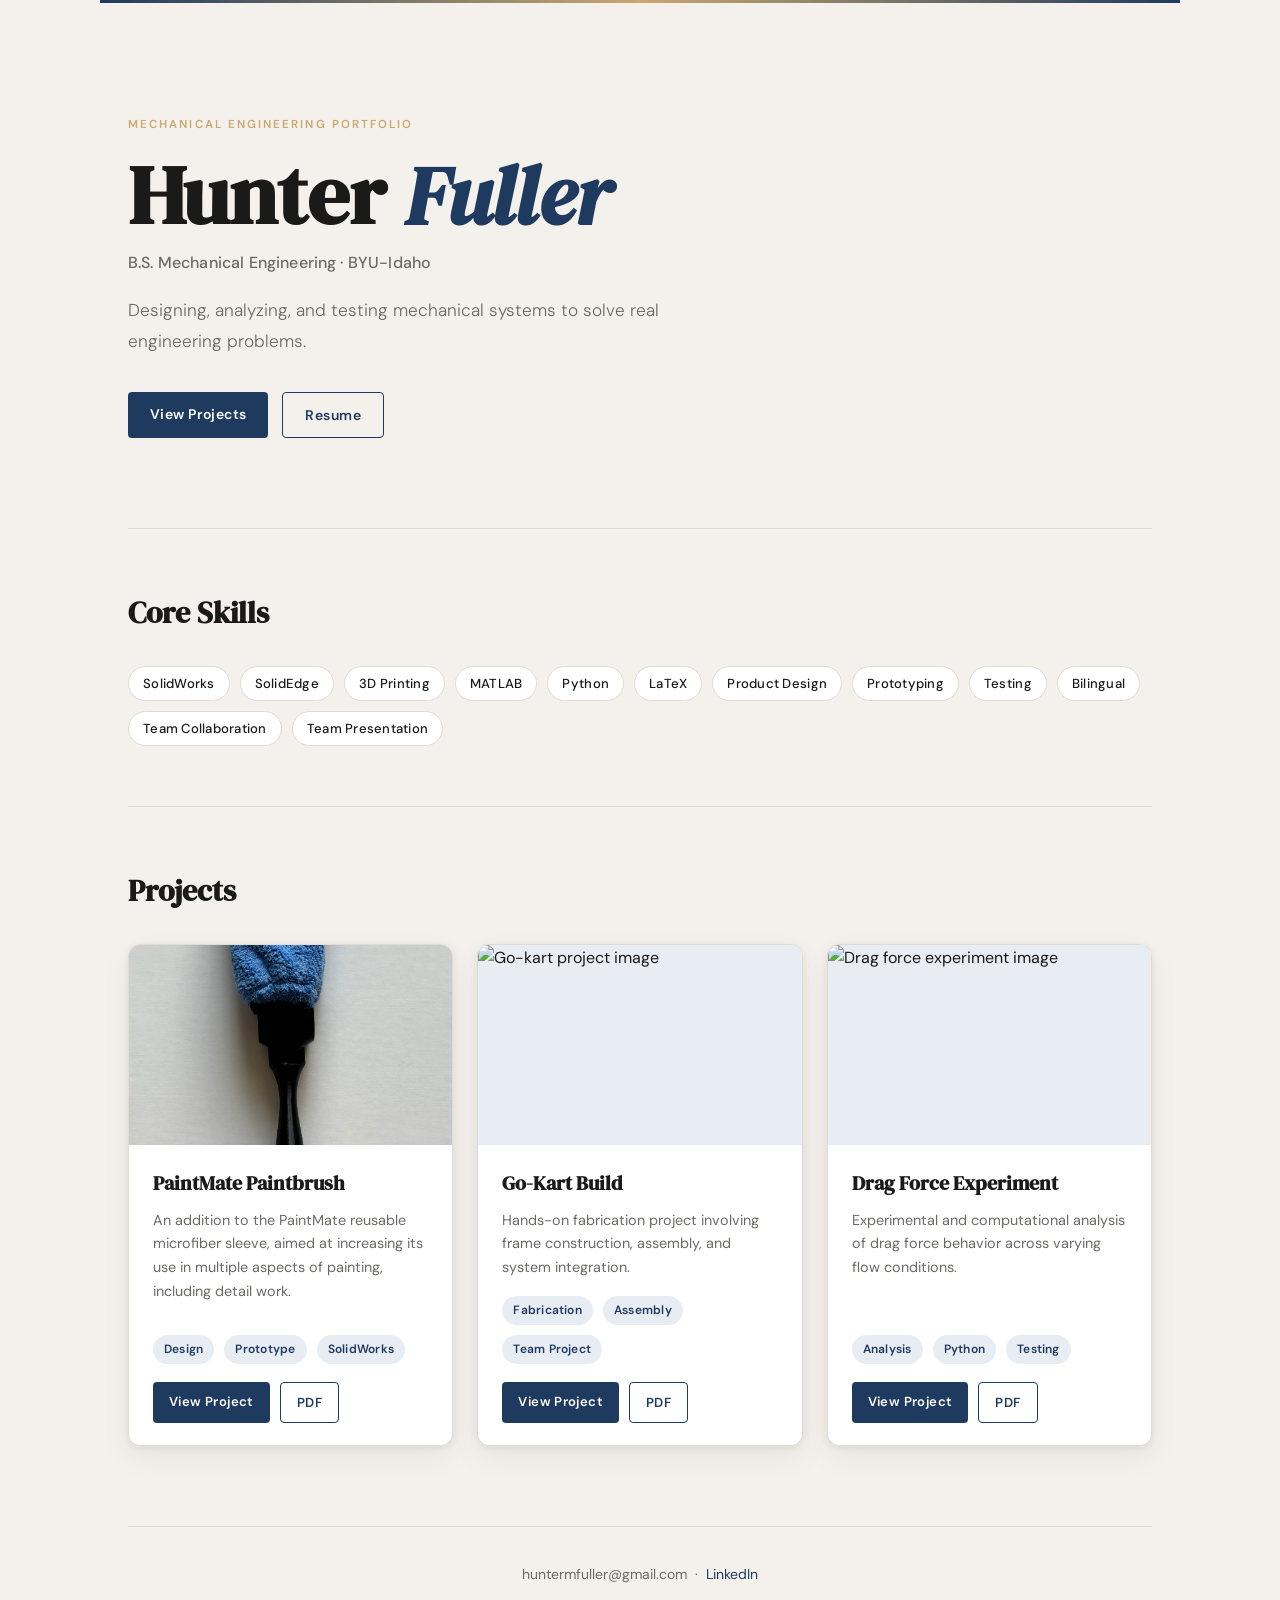
==== index.html @ ed977832 "Update index.html revamp" ====
<!DOCTYPE html>
<html lang="en">
<head>
  <meta charset="UTF-8" />
  <meta name="viewport" content="width=device-width, initial-scale=1.0" />
  <title>Hunter Fuller | Mechanical Engineering Portfolio</title>
  <link rel="stylesheet" href="style.css" />
</head>
<body>
  <div class="container">

    <header class="hero">
      <span class="hero-eyebrow">Mechanical Engineering Portfolio</span>
      <h1>Hunter <em>Fuller</em></h1>
      <p class="subtitle">B.S. Mechanical Engineering · BYU-Idaho</p>
      <p class="intro">
        Designing, analyzing, and testing mechanical systems to solve real engineering problems.
      </p>
      <div class="hero-buttons">
        <a class="button" href="#projects">View Projects</a>
        <a class="button button-outline" href="pdfs/resume.pdf" target="_blank">Resume</a>
      </div>
    </header>

    <hr class="section-divider" />

    <section class="skills">
      <h2>Core Skills</h2>
      <!-- Add or remove <span> tags here to update your skills list -->
      <div class="tags">
        <span>SolidWorks</span>
        <span>SolidEdge</span>
        <span>3D Printing</span>
        <span>MATLAB</span>
        <span>Python</span>
        <span>LaTeX</span>
        <span>Product Design</span>
        <span>Prototyping</span>
        <span>Testing</span>
        <span>Bilingual</span>
        <span>Team Collaboration</span>
        <span>Team Presentation</span>
      </div>
    </section>

    <hr class="section-divider" />

    <section id="projects">
      <h2>Projects</h2>
      <div class="project-grid">

        <!-- ═══════════════════════════════════════════════════
             PROJECT CARD — Copy this whole block to add a new project.
             Checklist for each new card:
               1. src="images/YOUR_IMAGE.jpg"        → upload image to /images/
               2. alt="..."                           → describe the image
               3. <h3>Project Title</h3>
               4. <p>Short description...</p>
               5. Add/remove <span> tags for skills
               6. href="projects/YOUR_PAGE.html"     → create page in /projects/
               7. href="pdfs/YOUR_FILE.pdf"           → upload PDF to /pdfs/
        ═══════════════════════════════════════════════════ -->

        <!-- PROJECT: PaintMate Paintbrush -->
        <div class="card">
          <img class="card-image" src="images/PaintMatePaintBrush.jpeg" alt="PaintMate Paintbrush project image">
          <div class="card-body">
            <h3>PaintMate Paintbrush</h3>
            <p>An addition to the PaintMate reusable microfiber sleeve, aimed at increasing its use in multiple aspects of painting, including detail work.</p>
            <div class="tags small-tags">
              <span>Design</span>
              <span>Prototype</span>
              <span>SolidWorks</span>
            </div>
            <div class="card-buttons">
              <a class="button" href="projects/PaintMatePaintbrush.html">View Project</a>
              <a class="button button-outline" href="pdfs/PaintMatePaintbrush.pdf" target="_blank">PDF</a>
            </div>
          </div>
        </div>

        <!-- PROJECT: Go-Kart Build -->
        <div class="card">
          <img class="card-image" src="images/gokart.jpg" alt="Go-kart project image">
          <div class="card-body">
            <h3>Go-Kart Build</h3>
            <p>Hands-on fabrication project involving frame construction, assembly, and system integration.</p>
            <div class="tags small-tags">
              <span>Fabrication</span>
              <span>Assembly</span>
              <span>Team Project</span>
            </div>
            <div class="card-buttons">
              <a class="button" href="projects/gokart.html">View Project</a>
              <a class="button button-outline" href="pdfs/gokart.pdf" target="_blank">PDF</a>
            </div>
          </div>
        </div>

        <!-- PROJECT: Drag Force Experiment -->
        <div class="card">
          <img class="card-image" src="images/draglab.jpg" alt="Drag force experiment image">
          <div class="card-body">
            <h3>Drag Force Experiment</h3>
            <p>Experimental and computational analysis of drag force behavior across varying flow conditions.</p>
            <div class="tags small-tags">
              <span>Analysis</span>
              <span>Python</span>
              <span>Testing</span>
            </div>
            <div class="card-buttons">
              <a class="button" href="projects/drag.html">View Project</a>
              <a class="button button-outline" href="pdfs/drag.pdf" target="_blank">PDF</a>
            </div>
          </div>
        </div>

        <!-- ADD NEW PROJECTS ABOVE THIS LINE -->

      </div>
    </section>

    <footer>
      <p>
        huntermfuller@gmail.com &nbsp;·&nbsp;
        <a href="https://www.linkedin.com/in/hunterfuller/" target="_blank">LinkedIn</a>
      </p>
    </footer>

  </div>
</body>
</html>
---- style.css ----
@import url('https://fonts.googleapis.com/css2?family=DM+Serif+Display:ital@0;1&family=DM+Sans:wght@300;400;500;600&display=swap');

:root {
  --bg: #f4f1ec;
  --surface: #ffffff;
  --ink: #1a1a18;
  --ink-muted: #6b6b63;
  --accent: #1f3a5f;
  --accent-light: #e8edf4;
  --accent-warm: #c8a96e;
  --border: #e0dcd4;
  --radius: 4px;
  --radius-lg: 12px;
  --shadow: 0 2px 8px rgba(26,26,24,0.07), 0 12px 32px rgba(26,26,24,0.05);
  --shadow-hover: 0 4px 16px rgba(26,26,24,0.10), 0 20px 48px rgba(26,26,24,0.09);
}

*, *::before, *::after {
  box-sizing: border-box;
  margin: 0;
  padding: 0;
}

html {
  scroll-behavior: smooth;
}

body {
  font-family: 'DM Sans', sans-serif;
  background-color: var(--bg);
  color: var(--ink);
  font-size: 16px;
  line-height: 1.6;
  -webkit-font-smoothing: antialiased;
}

/* ── LAYOUT ─────────────────────────────── */

.container {
  max-width: 1080px;
  margin: 0 auto;
  padding: 0 28px;
}

/* ── HERO ────────────────────────────────── */

.hero {
  padding: 110px 0 90px;
  position: relative;
}

.hero::before {
  content: '';
  position: absolute;
  top: 0; left: -28px; right: -28px;
  height: 3px;
  background: linear-gradient(90deg, var(--accent), var(--accent-warm), var(--accent));
}

.hero-eyebrow {
  display: inline-block;
  font-size: 0.72rem;
  font-weight: 600;
  letter-spacing: 0.18em;
  text-transform: uppercase;
  color: var(--accent-warm);
  margin-bottom: 18px;
}

.hero h1 {
  font-family: 'DM Serif Display', serif;
  font-size: clamp(3rem, 7vw, 5.2rem);
  line-height: 1.05;
  color: var(--ink);
  margin-bottom: 10px;
}

.hero h1 em {
  font-style: italic;
  color: var(--accent);
}

.subtitle {
  font-size: 1rem;
  font-weight: 500;
  color: var(--ink-muted);
  margin-bottom: 20px;
  letter-spacing: 0.01em;
}

.intro {
  max-width: 540px;
  font-size: 1.08rem;
  color: var(--ink-muted);
  font-weight: 300;
  line-height: 1.75;
  margin-bottom: 36px;
}

.hero-buttons {
  display: flex;
  gap: 14px;
  flex-wrap: wrap;
}

/* ── BUTTONS ─────────────────────────────── */

.button {
  display: inline-block;
  font-family: 'DM Sans', sans-serif;
  font-size: 0.875rem;
  font-weight: 600;
  letter-spacing: 0.03em;
  padding: 11px 22px;
  border-radius: var(--radius);
  text-decoration: none;
  transition: all 0.2s ease;
  cursor: pointer;
}

.button:not(.button-outline) {
  background: var(--accent);
  color: #fff;
}

.button:not(.button-outline):hover {
  background: #162c4a;
  transform: translateY(-1px);
  box-shadow: 0 6px 20px rgba(31,58,95,0.28);
}

.button-outline {
  background: transparent;
  color: var(--accent);
  border: 1.5px solid var(--accent);
}

.button-outline:hover {
  background: var(--accent-light);
  transform: translateY(-1px);
}

/* ── DIVIDER ─────────────────────────────── */

.section-divider {
  border: none;
  border-top: 1px solid var(--border);
  margin: 0;
}

/* ── SKILLS ──────────────────────────────── */

.skills {
  padding: 60px 0;
}

.skills h2,
#projects h2 {
  font-family: 'DM Serif Display', serif;
  font-size: 1.9rem;
  color: var(--ink);
  margin-bottom: 28px;
}

.tags {
  display: flex;
  flex-wrap: wrap;
  gap: 10px;
}

.tags span {
  background: var(--surface);
  border: 1px solid var(--border);
  color: var(--ink);
  font-size: 0.82rem;
  font-weight: 500;
  padding: 6px 14px;
  border-radius: 100px;
  letter-spacing: 0.02em;
}

/* ── PROJECTS ────────────────────────────── */

#projects {
  padding: 60px 0 80px;
}

.project-grid {
  display: grid;
  grid-template-columns: repeat(auto-fit, minmax(290px, 1fr));
  gap: 24px;
}

/* ── CARD ────────────────────────────────── */

.card {
  background: var(--surface);
  border-radius: var(--radius-lg);
  overflow: hidden;
  box-shadow: var(--shadow);
  display: flex;
  flex-direction: column;
  transition: transform 0.25s ease, box-shadow 0.25s ease;
  border: 1px solid var(--border);
}

.card:hover {
  transform: translateY(-4px);
  box-shadow: var(--shadow-hover);
}

.card-image {
  width: 100%;
  height: 200px;
  object-fit: cover;
  display: block;
  background: var(--accent-light);
}

.card-body {
  padding: 22px 24px;
  display: flex;
  flex-direction: column;
  flex: 1;
}

.card-body h3 {
  font-family: 'DM Serif Display', serif;
  font-size: 1.25rem;
  margin-bottom: 10px;
  color: var(--ink);
}

.card-body p {
  font-size: 0.9rem;
  color: var(--ink-muted);
  line-height: 1.65;
  flex: 1;
  margin-bottom: 16px;
}

.small-tags {
  margin-bottom: 18px;
}

.small-tags span {
  font-size: 0.75rem;
  padding: 4px 10px;
  background: var(--accent-light);
  border-color: transparent;
  color: var(--accent);
  font-weight: 600;
}

.card-buttons {
  display: flex;
  gap: 10px;
  flex-wrap: wrap;
}

.card-buttons .button {
  font-size: 0.82rem;
  padding: 9px 16px;
}

/* ── FOOTER ──────────────────────────────── */

footer {
  border-top: 1px solid var(--border);
  padding: 36px 0;
  text-align: center;
  color: var(--ink-muted);
  font-size: 0.875rem;
}

footer a {
  color: var(--accent);
  text-decoration: none;
}

footer a:hover {
  text-decoration: underline;
}

/* ── ANIMATIONS ──────────────────────────── */

@keyframes fadeUp {
  from { opacity: 0; transform: translateY(24px); }
  to   { opacity: 1; transform: translateY(0); }
}

.hero h1       { animation: fadeUp 0.6s ease both; }
.hero .subtitle{ animation: fadeUp 0.6s 0.1s ease both; }
.hero .intro   { animation: fadeUp 0.6s 0.2s ease both; }
.hero-buttons  { animation: fadeUp 0.6s 0.3s ease both; }

/* ── RESPONSIVE ──────────────────────────── */

@media (max-width: 600px) {
  .hero { padding: 70px 0 60px; }
  .hero h1 { font-size: 2.6rem; }
  .project-grid { grid-template-columns: 1fr; }
}
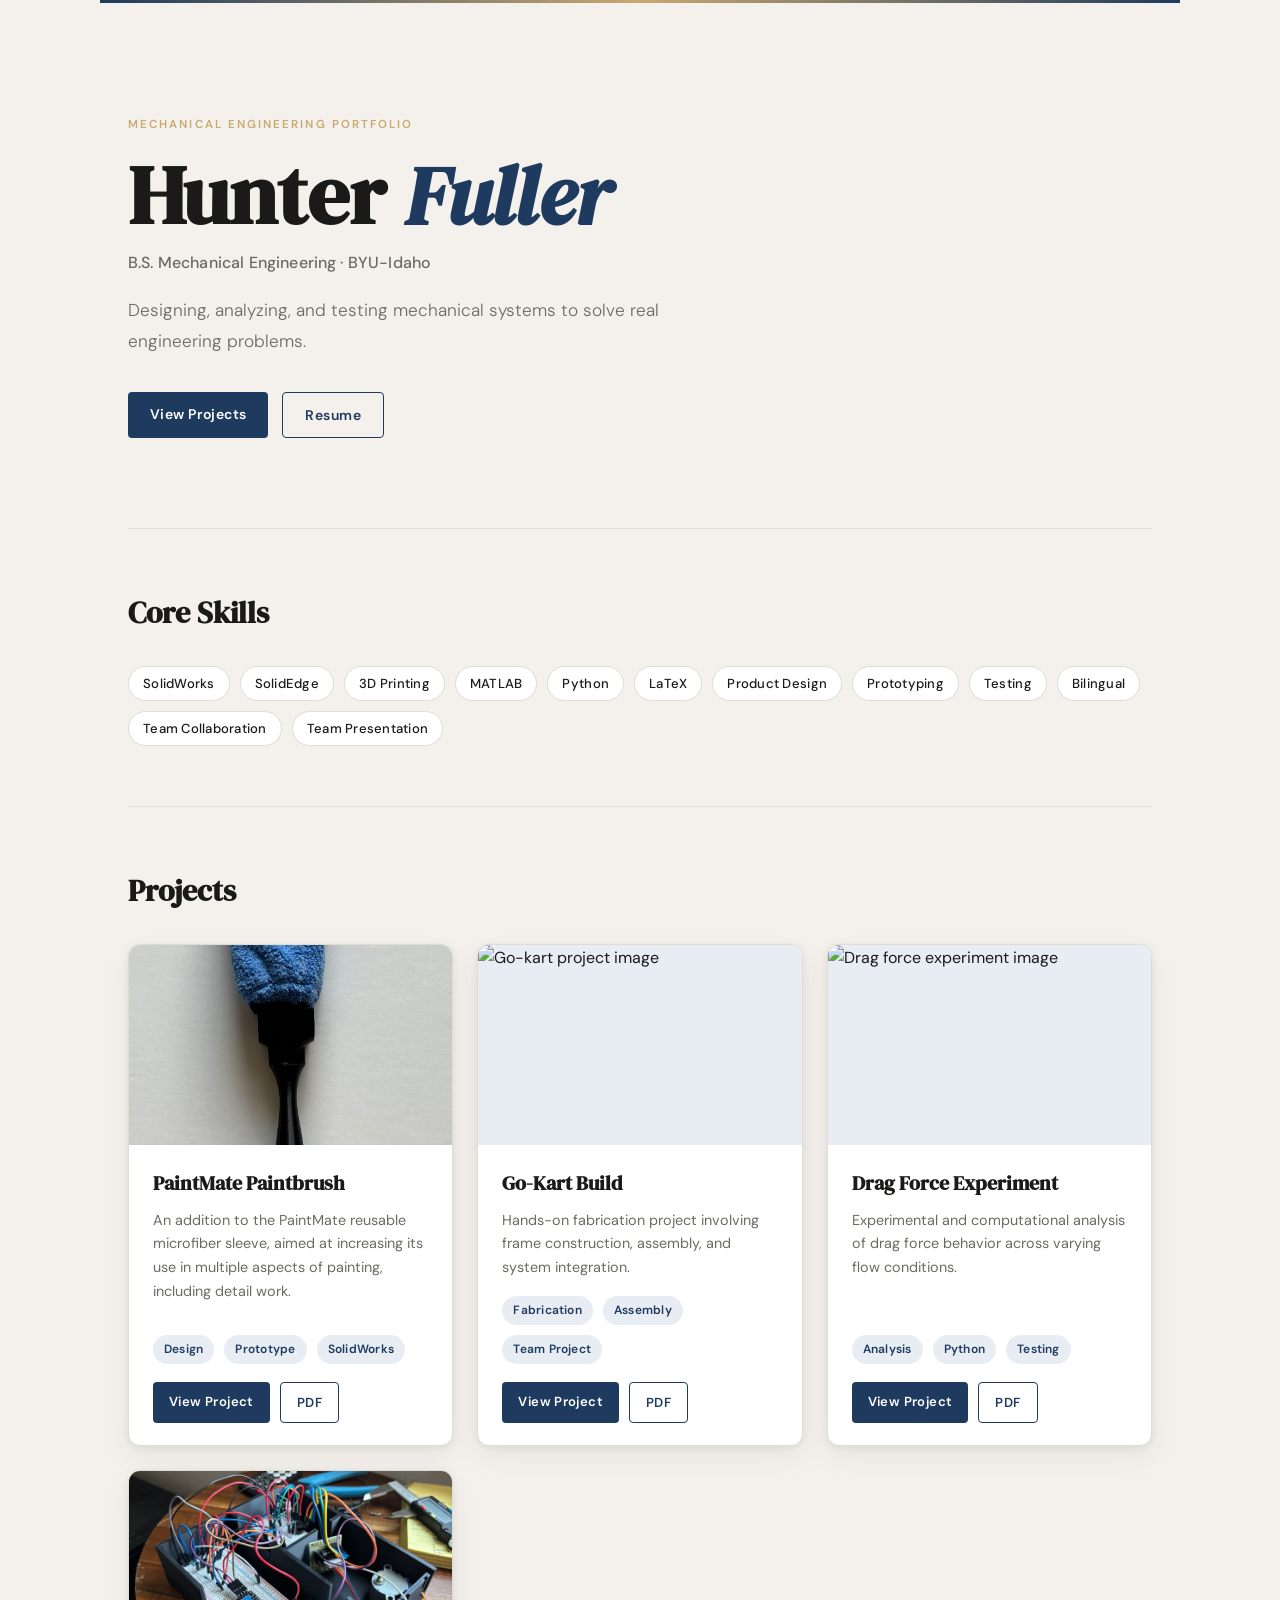
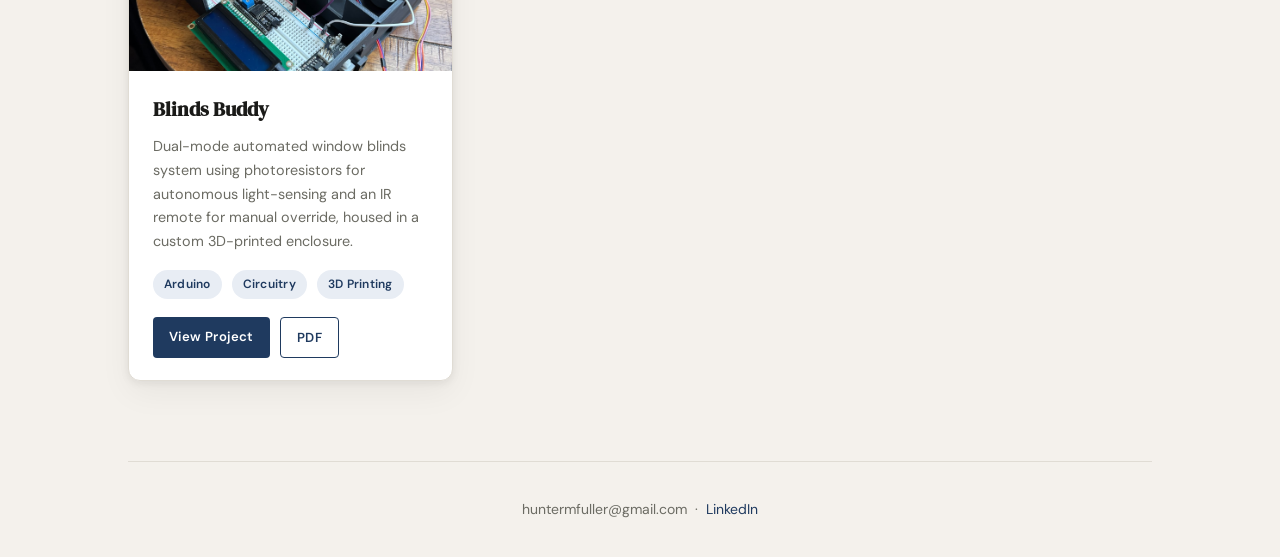
==== commit 3c1a4865: "Update index.html with blindsbuddy" ====
--- a/index.html
+++ b/index.html
@@ -115,6 +115,24 @@
           </div>
         </div>
 
+        <!-- PROJECT: Blinds Buddy -->
+<div class="card">
+  <img class="card-image" src="images/IMG_4825.jpeg" alt="Dual-mode automated window blinds control system">
+  <div class="card-body">
+    <h3>Blinds Buddy</h3>
+    <p>Dual-mode automated window blinds system using photoresistors for autonomous light-sensing and an IR remote for manual override, housed in a custom 3D-printed enclosure.</p>
+    <div class="tags small-tags">
+      <span>Arduino</span>
+      <span>Circuitry</span>
+      <span>3D Printing</span>
+    </div>
+    <div class="card-buttons">
+      <a class="button" href="projects/BlindsBuddy.html">View Project</a>
+      <a class="button button-outline" href="pdfs/BlindsBuddy.pdf" target="_blank">PDF</a>
+    </div>
+  </div>
+</div>
+
         <!-- ADD NEW PROJECTS ABOVE THIS LINE -->
 
       </div>
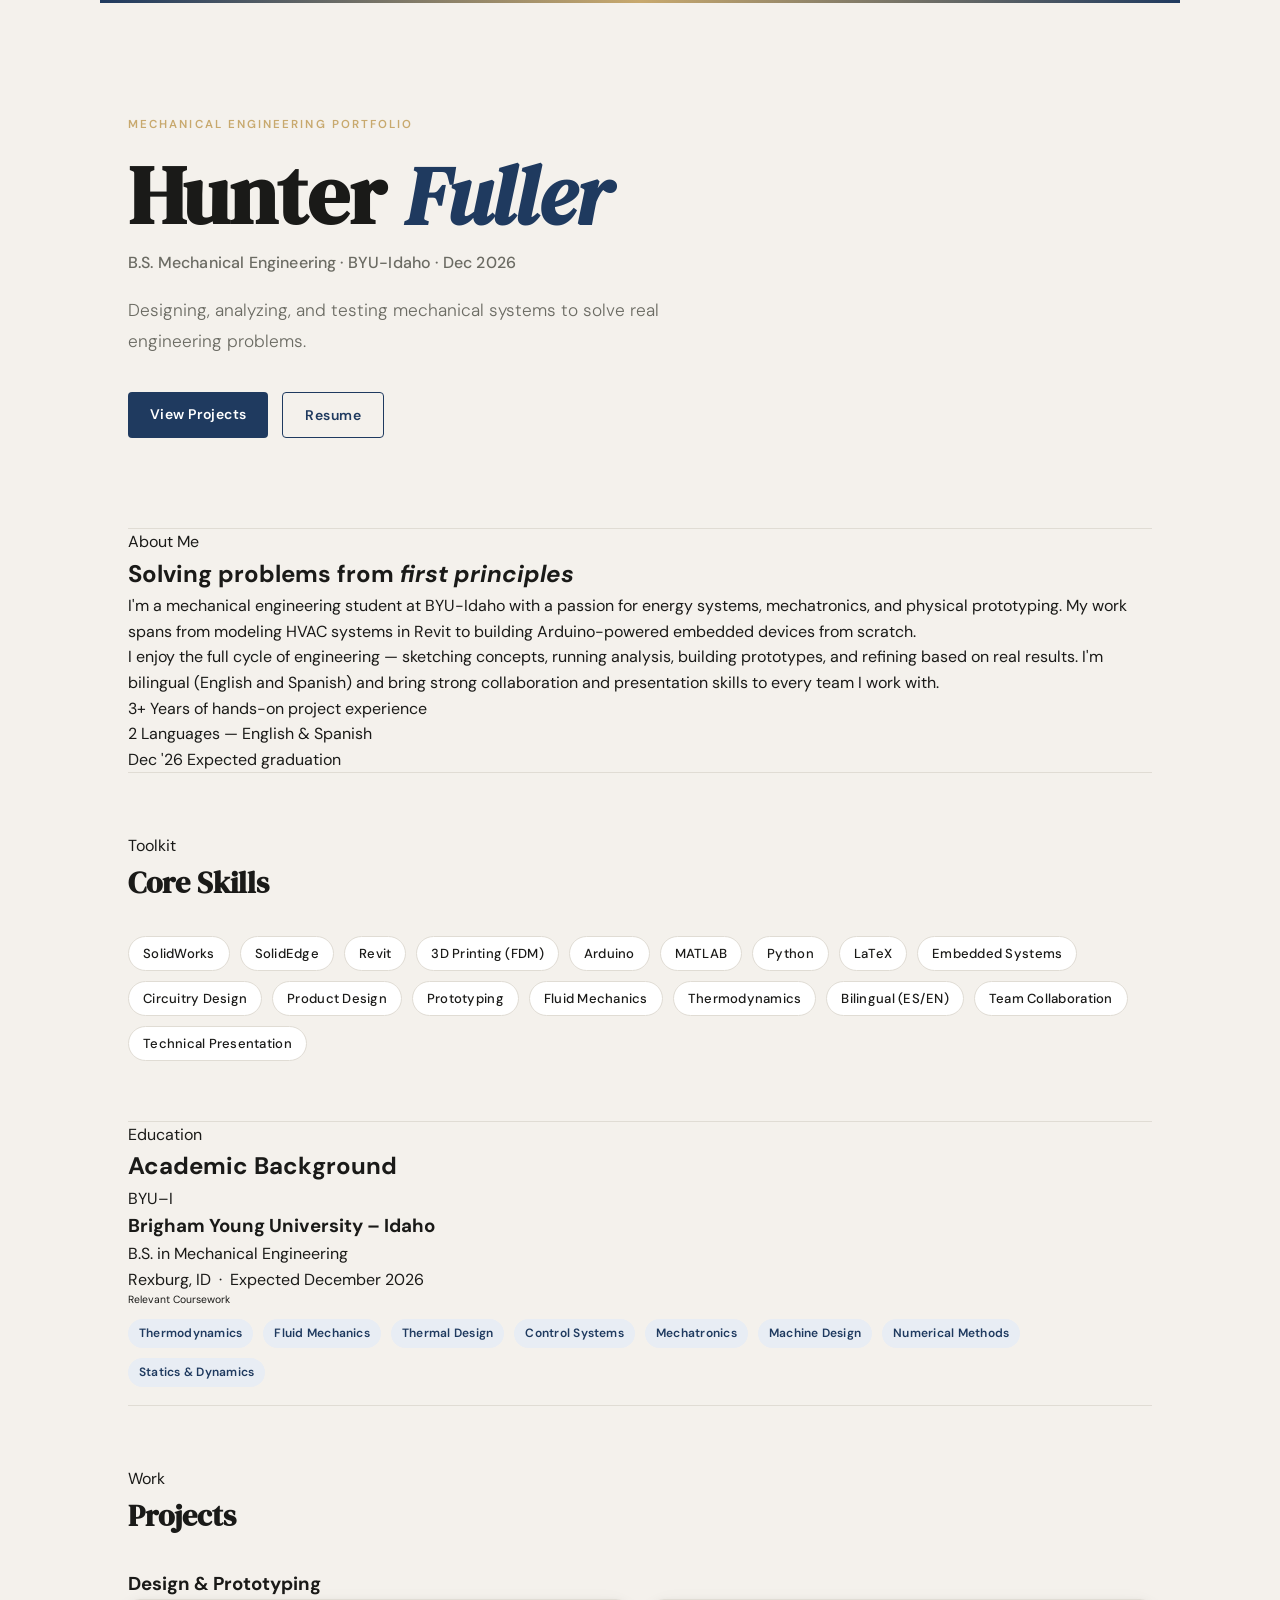
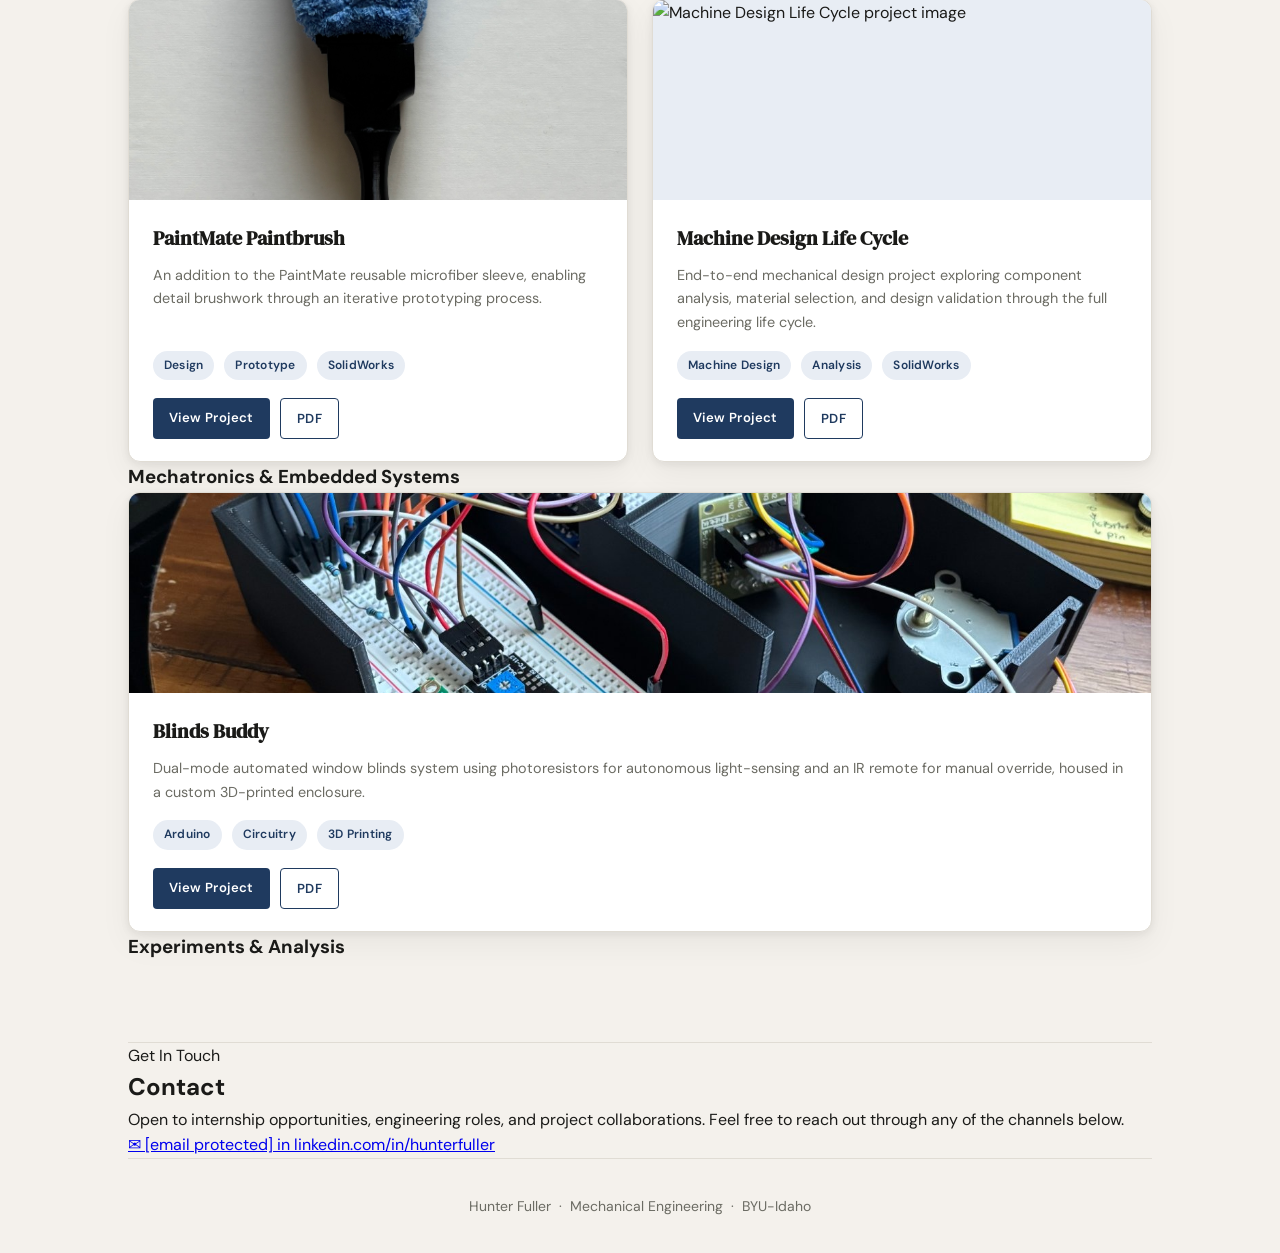
==== commit 4315805e: "Update index.html revamp again" ====
--- a/index.html
+++ b/index.html
@@ -9,10 +9,11 @@
 <body>
   <div class="container">
 
+    <!-- ── HERO ──────────────────────────────────────────────── -->
     <header class="hero">
       <span class="hero-eyebrow">Mechanical Engineering Portfolio</span>
       <h1>Hunter <em>Fuller</em></h1>
-      <p class="subtitle">B.S. Mechanical Engineering · BYU-Idaho</p>
+      <p class="subtitle">B.S. Mechanical Engineering · BYU-Idaho · Dec 2026</p>
       <p class="intro">
         Designing, analyzing, and testing mechanical systems to solve real engineering problems.
       </p>
@@ -24,127 +25,230 @@
 
     <hr class="section-divider" />
 
+    <!-- ── ABOUT ME ───────────────────────────────────────────── -->
+    <section id="about" class="about">
+      <div class="about-grid">
+        <div class="about-text">
+          <span class="section-eyebrow">About Me</span>
+          <h2>Solving problems from <em>first principles</em></h2>
+          <p>
+            I'm a mechanical engineering student at BYU-Idaho with a passion for energy systems,
+            mechatronics, and physical prototyping. My work spans from modeling HVAC systems in Revit
+            to building Arduino-powered embedded devices from scratch.
+          </p>
+          <p>
+            I enjoy the full cycle of engineering — sketching concepts, running analysis, building
+            prototypes, and refining based on real results. I'm bilingual (English and Spanish) and
+            bring strong collaboration and presentation skills to every team I work with.
+          </p>
+        </div>
+        <div class="about-stats">
+          <div class="stat-block">
+            <span class="stat-number">3+</span>
+            <span class="stat-label">Years of hands-on project experience</span>
+          </div>
+          <div class="stat-block">
+            <span class="stat-number">2</span>
+            <span class="stat-label">Languages — English &amp; Spanish</span>
+          </div>
+          <div class="stat-block">
+            <span class="stat-number">Dec '26</span>
+            <span class="stat-label">Expected graduation</span>
+          </div>
+        </div>
+      </div>
+    </section>
+
+    <hr class="section-divider" />
+
+    <!-- ── SKILLS ─────────────────────────────────────────────── -->
     <section class="skills">
+      <span class="section-eyebrow">Toolkit</span>
       <h2>Core Skills</h2>
-      <!-- Add or remove <span> tags here to update your skills list -->
       <div class="tags">
         <span>SolidWorks</span>
         <span>SolidEdge</span>
-        <span>3D Printing</span>
+        <span>Revit</span>
+        <span>3D Printing (FDM)</span>
+        <span>Arduino</span>
         <span>MATLAB</span>
         <span>Python</span>
         <span>LaTeX</span>
+        <span>Embedded Systems</span>
+        <span>Circuitry Design</span>
         <span>Product Design</span>
         <span>Prototyping</span>
-        <span>Testing</span>
-        <span>Bilingual</span>
+        <span>Fluid Mechanics</span>
+        <span>Thermodynamics</span>
+        <span>Bilingual (ES/EN)</span>
         <span>Team Collaboration</span>
-        <span>Team Presentation</span>
-      </div>
-    </section>
-
-    <hr class="section-divider" />
-
+        <span>Technical Presentation</span>
+      </div>
+    </section>
+
+    <hr class="section-divider" />
+
+    <!-- ── EDUCATION ──────────────────────────────────────────── -->
+    <section id="education" class="education">
+      <span class="section-eyebrow">Education</span>
+      <h2>Academic Background</h2>
+      <div class="edu-card">
+        <div class="edu-left">
+          <div class="edu-logo">BYU<span>–I</span></div>
+        </div>
+        <div class="edu-right">
+          <h3>Brigham Young University – Idaho</h3>
+          <p class="edu-degree">B.S. in Mechanical Engineering</p>
+          <p class="edu-meta">Rexburg, ID &nbsp;·&nbsp; Expected December 2026</p>
+          <div class="edu-courses">
+            <span class="section-eyebrow" style="font-size:0.65rem; margin-bottom: 10px; display:block;">Relevant Coursework</span>
+            <div class="tags small-tags">
+              <span>Thermodynamics</span>
+              <span>Fluid Mechanics</span>
+              <span>Thermal Design</span>
+              <span>Control Systems</span>
+              <span>Mechatronics</span>
+              <span>Machine Design</span>
+              <span>Numerical Methods</span>
+              <span>Statics &amp; Dynamics</span>
+            </div>
+          </div>
+        </div>
+      </div>
+    </section>
+
+    <hr class="section-divider" />
+
+    <!-- ── PROJECTS ───────────────────────────────────────────── -->
     <section id="projects">
+      <span class="section-eyebrow">Work</span>
       <h2>Projects</h2>
-      <div class="project-grid">
-
-        <!-- ═══════════════════════════════════════════════════
-             PROJECT CARD — Copy this whole block to add a new project.
-             Checklist for each new card:
-               1. src="images/YOUR_IMAGE.jpg"        → upload image to /images/
-               2. alt="..."                           → describe the image
-               3. <h3>Project Title</h3>
-               4. <p>Short description...</p>
-               5. Add/remove <span> tags for skills
-               6. href="projects/YOUR_PAGE.html"     → create page in /projects/
-               7. href="pdfs/YOUR_FILE.pdf"           → upload PDF to /pdfs/
-        ═══════════════════════════════════════════════════ -->
-
-        <!-- PROJECT: PaintMate Paintbrush -->
-        <div class="card">
-          <img class="card-image" src="images/PaintMatePaintBrush.jpeg" alt="PaintMate Paintbrush project image">
-          <div class="card-body">
-            <h3>PaintMate Paintbrush</h3>
-            <p>An addition to the PaintMate reusable microfiber sleeve, aimed at increasing its use in multiple aspects of painting, including detail work.</p>
-            <div class="tags small-tags">
-              <span>Design</span>
-              <span>Prototype</span>
-              <span>SolidWorks</span>
-            </div>
-            <div class="card-buttons">
-              <a class="button" href="projects/PaintMatePaintbrush.html">View Project</a>
-              <a class="button button-outline" href="pdfs/PaintMatePaintbrush.pdf" target="_blank">PDF</a>
-            </div>
-          </div>
-        </div>
-
-        <!-- PROJECT: Go-Kart Build -->
-        <div class="card">
-          <img class="card-image" src="images/gokart.jpg" alt="Go-kart project image">
-          <div class="card-body">
-            <h3>Go-Kart Build</h3>
-            <p>Hands-on fabrication project involving frame construction, assembly, and system integration.</p>
-            <div class="tags small-tags">
-              <span>Fabrication</span>
-              <span>Assembly</span>
-              <span>Team Project</span>
-            </div>
-            <div class="card-buttons">
-              <a class="button" href="projects/gokart.html">View Project</a>
-              <a class="button button-outline" href="pdfs/gokart.pdf" target="_blank">PDF</a>
-            </div>
-          </div>
-        </div>
-
-        <!-- PROJECT: Drag Force Experiment -->
-        <div class="card">
-          <img class="card-image" src="images/draglab.jpg" alt="Drag force experiment image">
-          <div class="card-body">
-            <h3>Drag Force Experiment</h3>
-            <p>Experimental and computational analysis of drag force behavior across varying flow conditions.</p>
-            <div class="tags small-tags">
-              <span>Analysis</span>
-              <span>Python</span>
-              <span>Testing</span>
-            </div>
-            <div class="card-buttons">
-              <a class="button" href="projects/drag.html">View Project</a>
-              <a class="button button-outline" href="pdfs/drag.pdf" target="_blank">PDF</a>
-            </div>
-          </div>
-        </div>
-
-        <!-- PROJECT: Blinds Buddy -->
-<div class="card">
-  <img class="card-image" src="images/IMG_4825.jpeg" alt="Dual-mode automated window blinds control system">
-  <div class="card-body">
-    <h3>Blinds Buddy</h3>
-    <p>Dual-mode automated window blinds system using photoresistors for autonomous light-sensing and an IR remote for manual override, housed in a custom 3D-printed enclosure.</p>
-    <div class="tags small-tags">
-      <span>Arduino</span>
-      <span>Circuitry</span>
-      <span>3D Printing</span>
-    </div>
-    <div class="card-buttons">
-      <a class="button" href="projects/BlindsBuddy.html">View Project</a>
-      <a class="button button-outline" href="pdfs/BlindsBuddy.pdf" target="_blank">PDF</a>
-    </div>
-  </div>
-</div>
-
-        <!-- ADD NEW PROJECTS ABOVE THIS LINE -->
-
-      </div>
-    </section>
-
+
+      <!-- CATEGORY: Design & Prototyping -->
+      <div class="project-category">
+        <h3 class="category-label">Design &amp; Prototyping</h3>
+        <div class="project-grid">
+
+          <!-- PROJECT: PaintMate Paintbrush -->
+          <div class="card">
+            <img class="card-image" src="images/PaintMatePaintBrush.jpeg" alt="PaintMate Paintbrush project image">
+            <div class="card-body">
+              <h3>PaintMate Paintbrush</h3>
+              <p>An addition to the PaintMate reusable microfiber sleeve, enabling detail brushwork through an iterative prototyping process.</p>
+              <div class="tags small-tags">
+                <span>Design</span>
+                <span>Prototype</span>
+                <span>SolidWorks</span>
+              </div>
+              <div class="card-buttons">
+                <a class="button" href="projects/PaintMatePaintbrush.html">View Project</a>
+                <a class="button button-outline" href="pdfs/PaintMatePaintbrush.pdf" target="_blank">PDF</a>
+              </div>
+            </div>
+          </div>
+
+          <!-- PROJECT: Machine Design Life Cycle -->
+          <div class="card">
+            <img class="card-image" src="images/machinedesign.jpg" alt="Machine Design Life Cycle project image">
+            <div class="card-body">
+              <h3>Machine Design Life Cycle</h3>
+              <p>End-to-end mechanical design project exploring component analysis, material selection, and design validation through the full engineering life cycle.</p>
+              <div class="tags small-tags">
+                <span>Machine Design</span>
+                <span>Analysis</span>
+                <span>SolidWorks</span>
+              </div>
+              <div class="card-buttons">
+                <a class="button" href="projects/MachineDesign.html">View Project</a>
+                <a class="button button-outline" href="pdfs/MachineDesign.pdf" target="_blank">PDF</a>
+              </div>
+            </div>
+          </div>
+
+        </div>
+      </div>
+
+      <!-- CATEGORY: Mechatronics & Embedded Systems -->
+      <div class="project-category">
+        <h3 class="category-label">Mechatronics &amp; Embedded Systems</h3>
+        <div class="project-grid">
+
+          <!-- PROJECT: Blinds Buddy -->
+          <div class="card">
+            <img class="card-image" src="images/IMG_4825.jpeg" alt="Dual-mode automated window blinds control system">
+            <div class="card-body">
+              <h3>Blinds Buddy</h3>
+              <p>Dual-mode automated window blinds system using photoresistors for autonomous light-sensing and an IR remote for manual override, housed in a custom 3D-printed enclosure.</p>
+              <div class="tags small-tags">
+                <span>Arduino</span>
+                <span>Circuitry</span>
+                <span>3D Printing</span>
+              </div>
+              <div class="card-buttons">
+                <a class="button" href="projects/BlindsBuddy.html">View Project</a>
+                <a class="button button-outline" href="pdfs/BlindsBuddy.pdf" target="_blank">PDF</a>
+              </div>
+            </div>
+          </div>
+
+        </div>
+      </div>
+
+      <!-- CATEGORY: Experiments & Analysis -->
+      <div class="project-category">
+        <h3 class="category-label">Experiments &amp; Analysis</h3>
+        <div class="project-grid">
+
+          <!-- ADD EXPERIMENT CARDS HERE — copy a card block from above.
+               Example structure:
+          <div class="card">
+            <img class="card-image" src="images/YOUR_IMAGE.jpg" alt="...">
+            <div class="card-body">
+              <h3>Experiment Title</h3>
+              <p>Short description of the experiment and what was analyzed.</p>
+              <div class="tags small-tags">
+                <span>Analysis</span>
+                <span>Python</span>
+                <span>Testing</span>
+              </div>
+              <div class="card-buttons">
+                <a class="button" href="projects/YOUR_PAGE.html">View Project</a>
+                <a class="button button-outline" href="pdfs/YOUR_FILE.pdf" target="_blank">PDF</a>
+              </div>
+            </div>
+          </div>
+          -->
+
+        </div>
+      </div>
+
+      <!-- ADD NEW CATEGORIES / PROJECTS ABOVE THIS LINE -->
+    </section>
+
+    <hr class="section-divider" />
+
+    <!-- ── CONTACT ────────────────────────────────────────────── -->
+    <section id="contact" class="contact">
+      <span class="section-eyebrow">Get In Touch</span>
+      <h2>Contact</h2>
+      <p class="contact-intro">
+        Open to internship opportunities, engineering roles, and project collaborations.
+        Feel free to reach out through any of the channels below.
+      </p>
+      <div class="contact-links">
+        <a class="contact-item" href="/cdn-cgi/l/email-protection#4028352e3425322d26352c2c253200272d21292c6e232f2d">
+          <span class="contact-icon">✉</span>
+          <span><span class="__cf_email__" data-cfemail="523a273c2637203f34273e3e372012353f333b3e7c313d3f">[email&#160;protected]</span></span>
+        </a>
+        <a class="contact-item" href="https://www.linkedin.com/in/hunterfuller/" target="_blank">
+          <span class="contact-icon">in</span>
+          <span>linkedin.com/in/hunterfuller</span>
+        </a>
+
+      </div>
+    </section>
+
+    <!-- ── FOOTER ─────────────────────────────────────────────── -->
     <footer>
       <p>
-        huntermfuller@gmail.com &nbsp;·&nbsp;
-        <a href="https://www.linkedin.com/in/hunterfuller/" target="_blank">LinkedIn</a>
-      </p>
-    </footer>
-
-  </div>
-</body>
-</html>
+        Hunter Fuller &nbsp;·&nbsp; Mechanical Engineering &nbsp;·&nbsp; BYU-Idaho
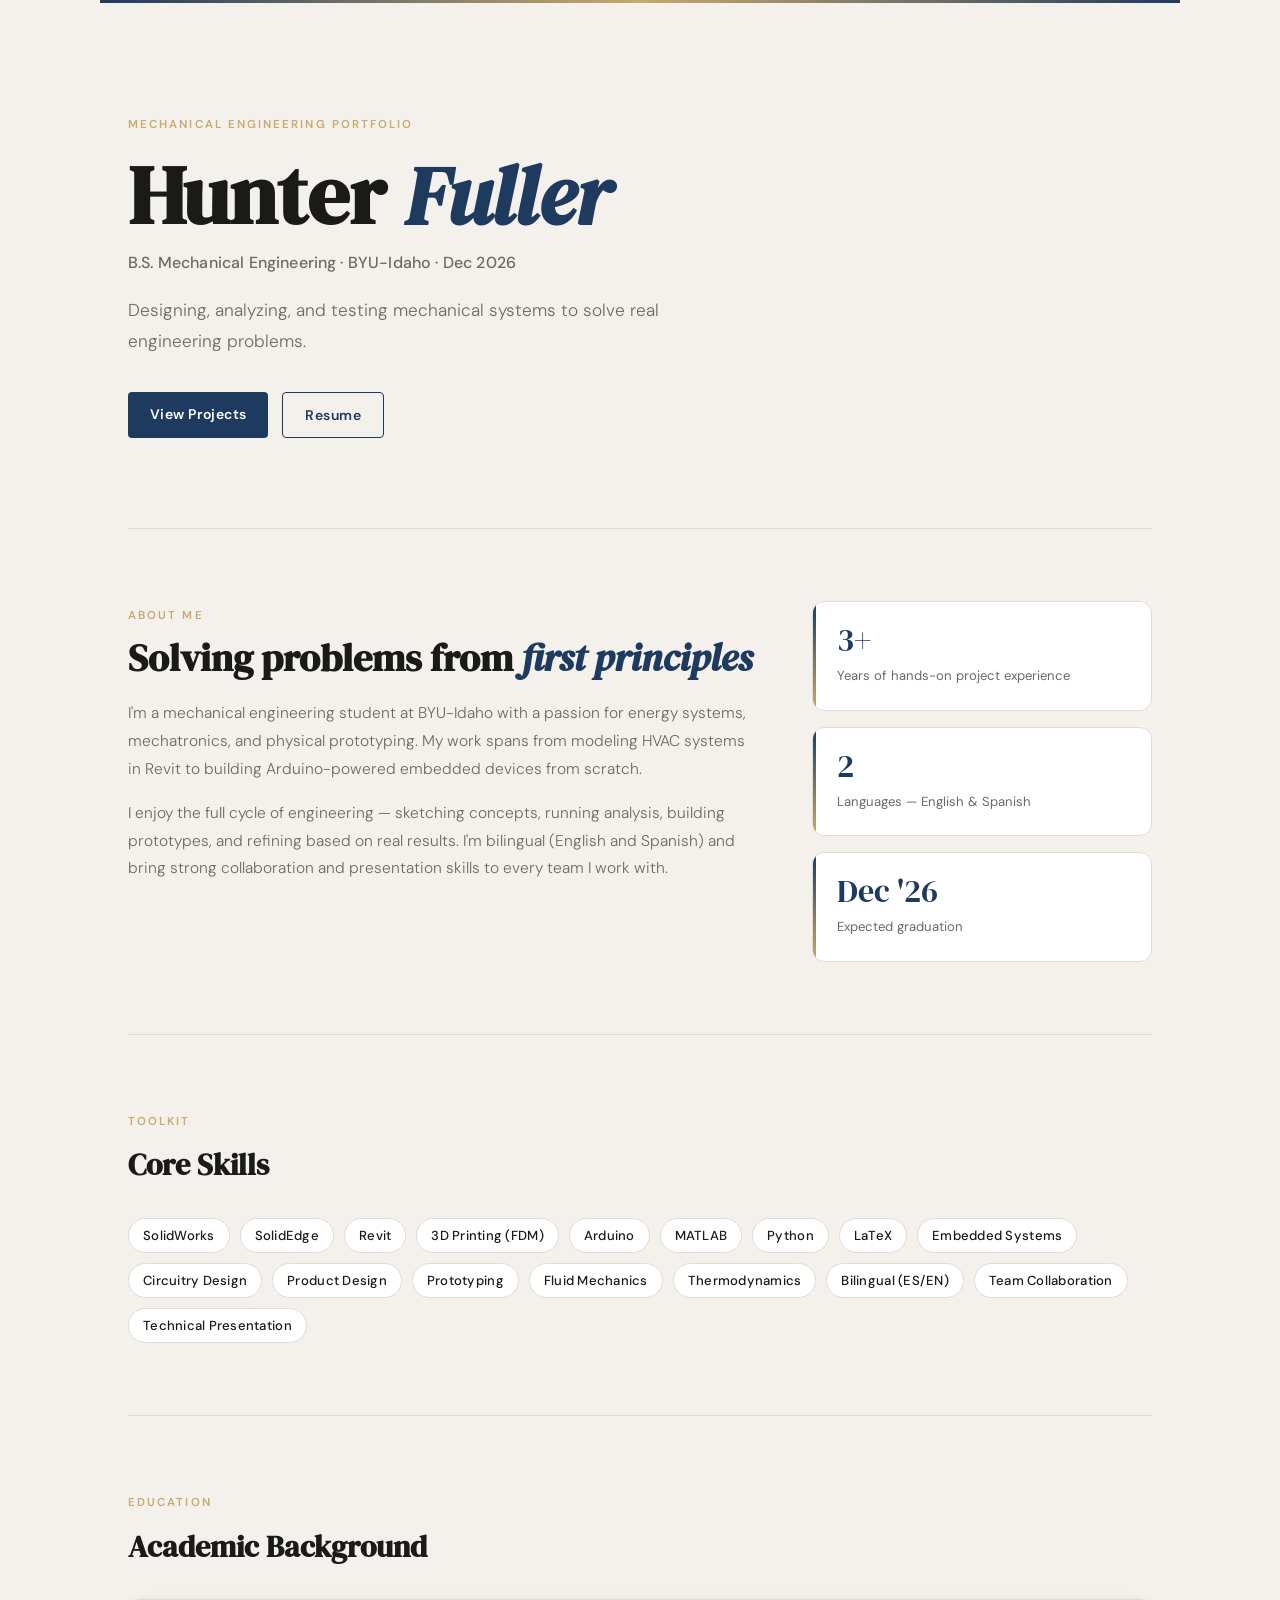
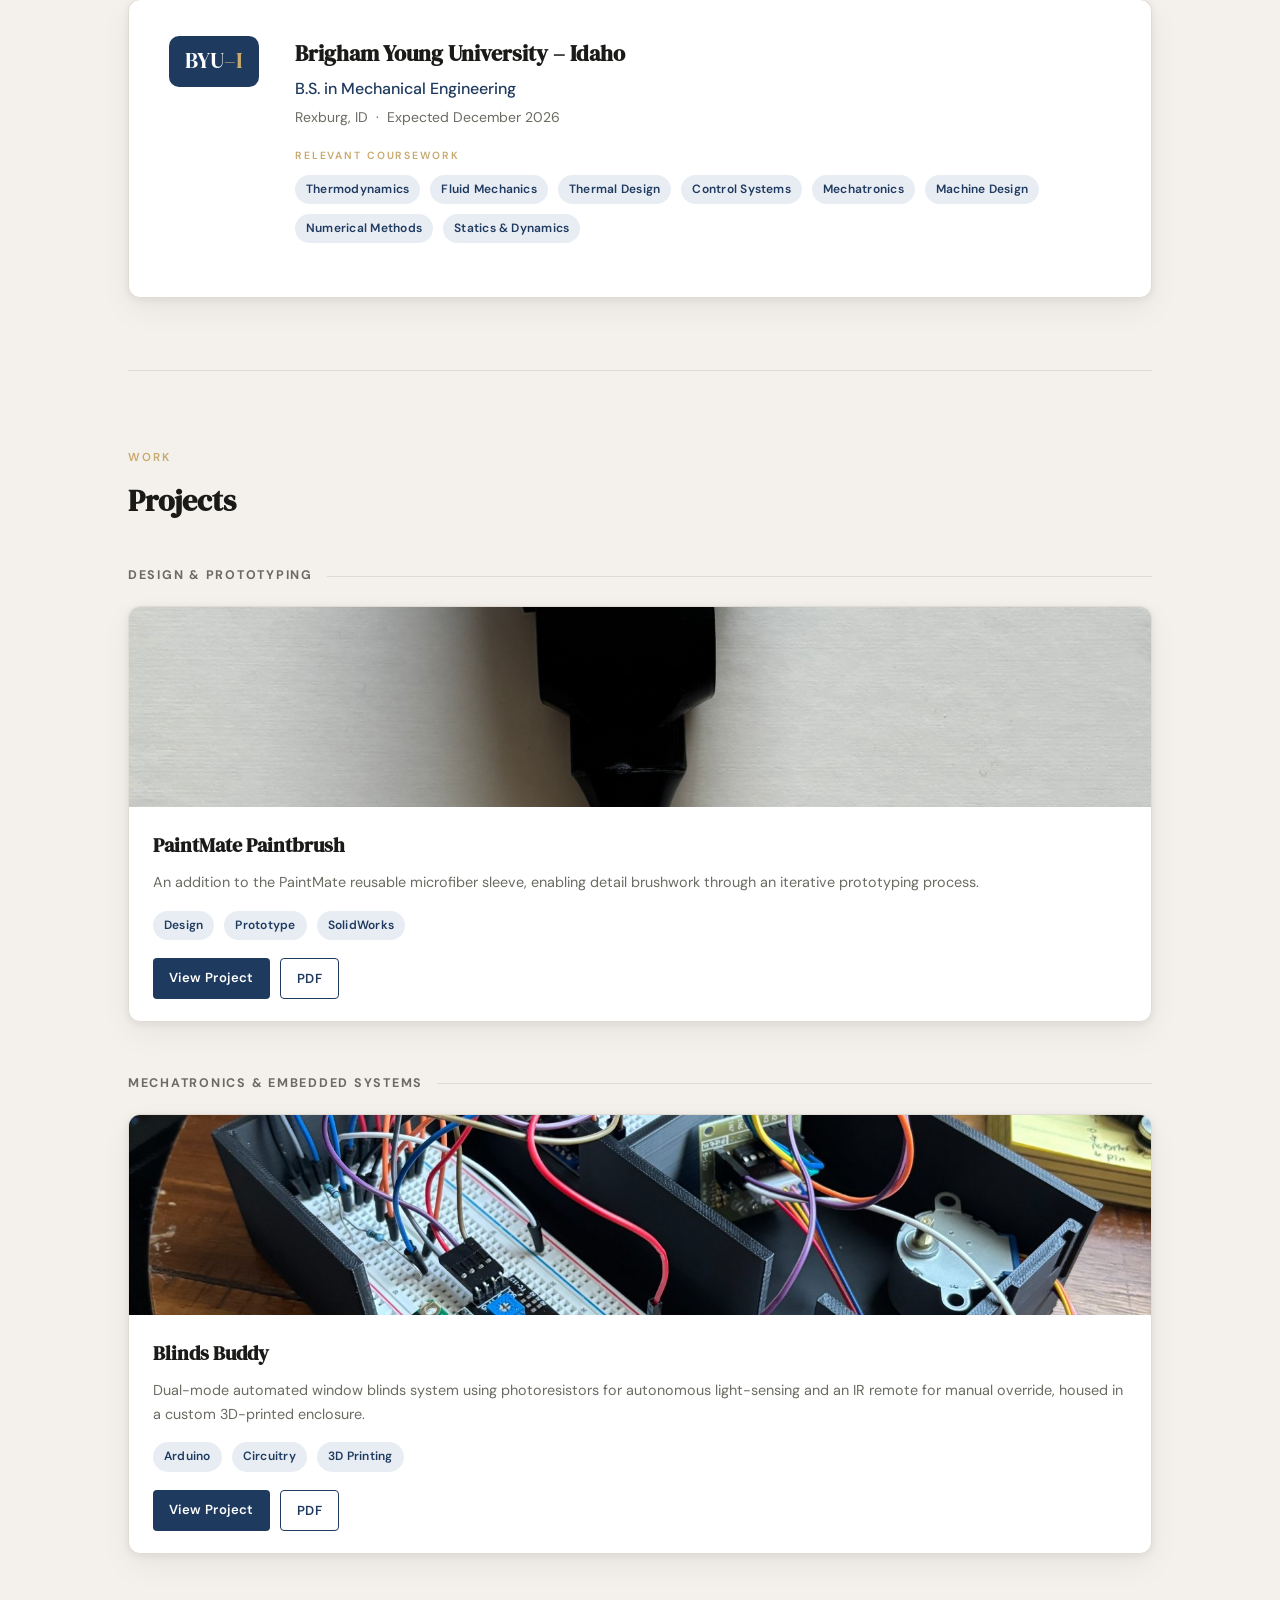
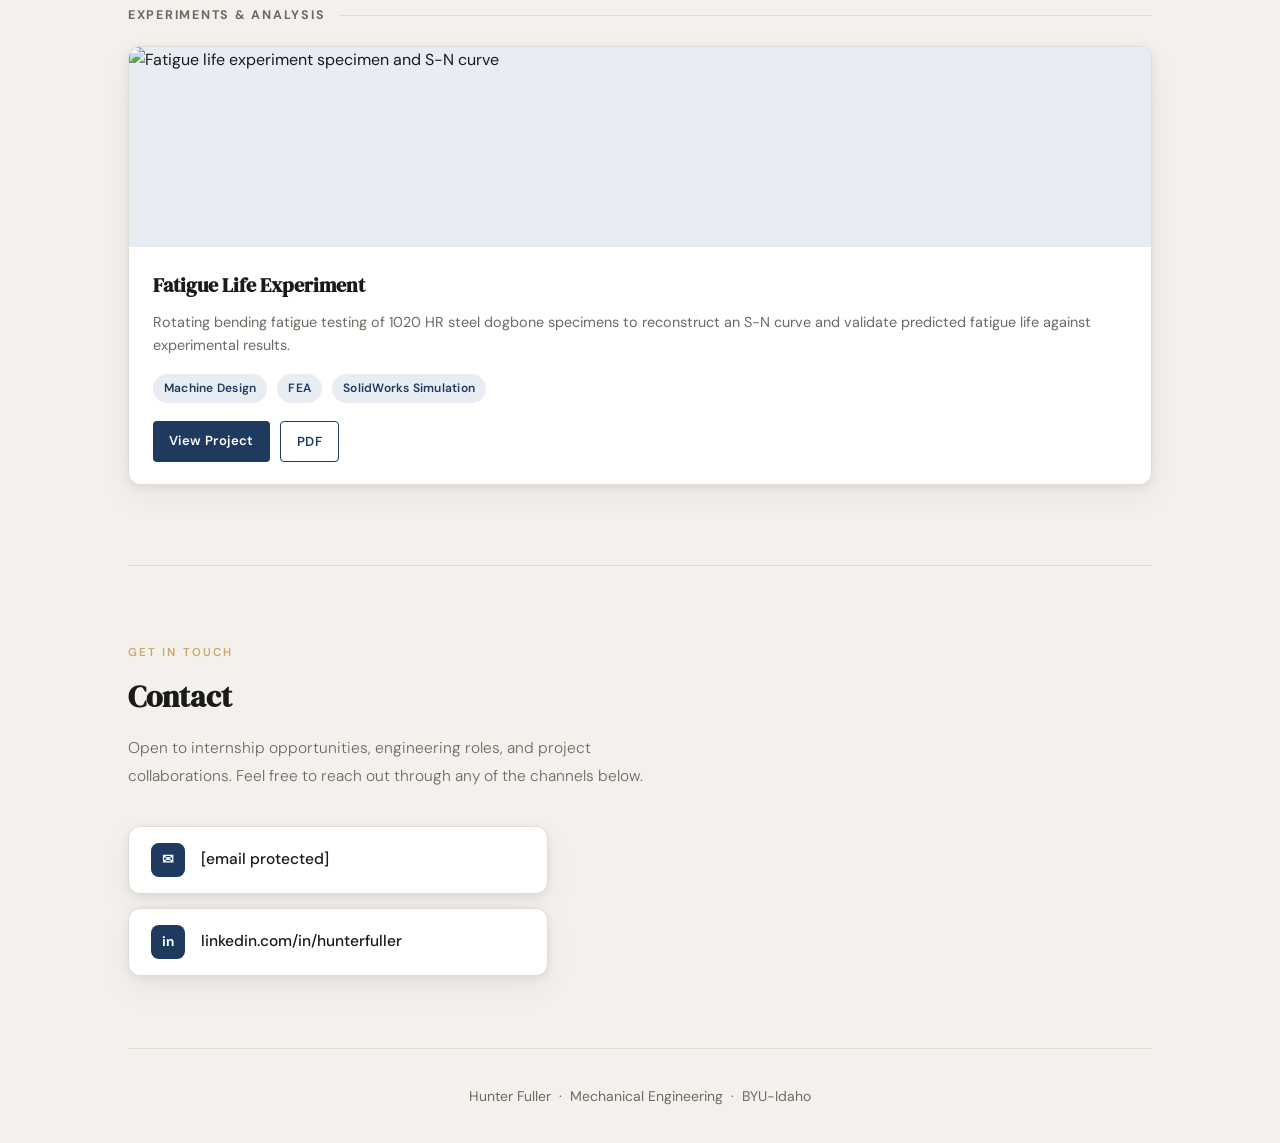
==== commit 5c03764a: "Update index.html removed machine design" ====
--- a/index.html
+++ b/index.html
@@ -147,24 +147,6 @@
             </div>
           </div>
 
-          <!-- PROJECT: Machine Design Life Cycle -->
-          <div class="card">
-            <img class="card-image" src="images/machinedesign.jpg" alt="Machine Design Life Cycle project image">
-            <div class="card-body">
-              <h3>Machine Design Life Cycle</h3>
-              <p>End-to-end mechanical design project exploring component analysis, material selection, and design validation through the full engineering life cycle.</p>
-              <div class="tags small-tags">
-                <span>Machine Design</span>
-                <span>Analysis</span>
-                <span>SolidWorks</span>
-              </div>
-              <div class="card-buttons">
-                <a class="button" href="projects/MachineDesign.html">View Project</a>
-                <a class="button button-outline" href="pdfs/MachineDesign.pdf" target="_blank">PDF</a>
-              </div>
-            </div>
-          </div>
-
         </div>
       </div>
 
@@ -199,25 +181,25 @@
         <h3 class="category-label">Experiments &amp; Analysis</h3>
         <div class="project-grid">
 
-          <!-- ADD EXPERIMENT CARDS HERE — copy a card block from above.
-               Example structure:
+          <!-- PROJECT: Fatigue Life Experiment -->
           <div class="card">
-            <img class="card-image" src="images/YOUR_IMAGE.jpg" alt="...">
+            <img class="card-image" src="images/fatigue_hero.jpg" alt="Fatigue life experiment specimen and S-N curve">
             <div class="card-body">
-              <h3>Experiment Title</h3>
-              <p>Short description of the experiment and what was analyzed.</p>
+              <h3>Fatigue Life Experiment</h3>
+              <p>Rotating bending fatigue testing of 1020 HR steel dogbone specimens to reconstruct an S-N curve and validate predicted fatigue life against experimental results.</p>
               <div class="tags small-tags">
-                <span>Analysis</span>
-                <span>Python</span>
-                <span>Testing</span>
+                <span>Machine Design</span>
+                <span>FEA</span>
+                <span>SolidWorks Simulation</span>
               </div>
               <div class="card-buttons">
-                <a class="button" href="projects/YOUR_PAGE.html">View Project</a>
-                <a class="button button-outline" href="pdfs/YOUR_FILE.pdf" target="_blank">PDF</a>
-              </div>
-            </div>
-          </div>
-          -->
+                <a class="button" href="projects/FatigueLab.html">View Project</a>
+                <a class="button button-outline" href="pdfs/FatigueLab.pdf" target="_blank">PDF</a>
+              </div>
+            </div>
+          </div>
+
+          <!-- ADD MORE EXPERIMENT CARDS ABOVE THIS LINE -->
 
         </div>
       </div>
--- a/style.css
+++ b/style.css
@@ -21,9 +21,7 @@
   padding: 0;
 }
 
-html {
-  scroll-behavior: smooth;
-}
+html { scroll-behavior: smooth; }
 
 body {
   font-family: 'DM Sans', sans-serif;
@@ -34,12 +32,24 @@
   -webkit-font-smoothing: antialiased;
 }
 
-/* ── LAYOUT ─────────────────────────────── */
+/* ── LAYOUT ──────────────────────────────── */
 
 .container {
   max-width: 1080px;
   margin: 0 auto;
   padding: 0 28px;
+}
+
+/* ── SECTION EYEBROW ─────────────────────── */
+
+.section-eyebrow {
+  display: inline-block;
+  font-size: 0.72rem;
+  font-weight: 600;
+  letter-spacing: 0.18em;
+  text-transform: uppercase;
+  color: var(--accent-warm);
+  margin-bottom: 10px;
 }
 
 /* ── HERO ────────────────────────────────── */
@@ -148,14 +158,89 @@
   margin: 0;
 }
 
+/* ── ABOUT ───────────────────────────────── */
+
+.about {
+  padding: 72px 0;
+}
+
+.about-grid {
+  display: grid;
+  grid-template-columns: 1fr 340px;
+  gap: 60px;
+  align-items: start;
+}
+
+.about-text h2 {
+  font-family: 'DM Serif Display', serif;
+  font-size: clamp(1.7rem, 3.5vw, 2.4rem);
+  line-height: 1.15;
+  color: var(--ink);
+  margin-bottom: 20px;
+}
+
+.about-text h2 em {
+  font-style: italic;
+  color: var(--accent);
+}
+
+.about-text p {
+  font-size: 0.97rem;
+  color: var(--ink-muted);
+  line-height: 1.8;
+  margin-bottom: 16px;
+  font-weight: 300;
+}
+
+.about-text p:last-child { margin-bottom: 0; }
+
+.about-stats {
+  display: flex;
+  flex-direction: column;
+  gap: 16px;
+}
+
+.stat-block {
+  background: var(--surface);
+  border: 1px solid var(--border);
+  border-radius: var(--radius-lg);
+  padding: 22px 24px;
+  position: relative;
+  overflow: hidden;
+}
+
+.stat-block::before {
+  content: '';
+  position: absolute;
+  left: 0; top: 0; bottom: 0;
+  width: 3px;
+  background: linear-gradient(180deg, var(--accent), var(--accent-warm));
+  border-radius: 3px 0 0 3px;
+}
+
+.stat-number {
+  display: block;
+  font-family: 'DM Serif Display', serif;
+  font-size: 2rem;
+  color: var(--accent);
+  line-height: 1;
+  margin-bottom: 6px;
+}
+
+.stat-label {
+  font-size: 0.82rem;
+  color: var(--ink-muted);
+  font-weight: 400;
+  line-height: 1.4;
+}
+
 /* ── SKILLS ──────────────────────────────── */
 
 .skills {
-  padding: 60px 0;
-}
-
-.skills h2,
-#projects h2 {
+  padding: 72px 0;
+}
+
+.skills h2 {
   font-family: 'DM Serif Display', serif;
   font-size: 1.9rem;
   color: var(--ink);
@@ -179,10 +264,108 @@
   letter-spacing: 0.02em;
 }
 
+/* ── EDUCATION ───────────────────────────── */
+
+.education {
+  padding: 72px 0;
+}
+
+.education h2 {
+  font-family: 'DM Serif Display', serif;
+  font-size: 1.9rem;
+  color: var(--ink);
+  margin-bottom: 28px;
+}
+
+.edu-card {
+  background: var(--surface);
+  border: 1px solid var(--border);
+  border-radius: var(--radius-lg);
+  padding: 36px 40px;
+  display: flex;
+  gap: 36px;
+  align-items: flex-start;
+  box-shadow: var(--shadow);
+}
+
+.edu-logo {
+  font-family: 'DM Serif Display', serif;
+  font-size: 1.4rem;
+  color: var(--surface);
+  background: var(--accent);
+  border-radius: 10px;
+  padding: 14px 16px;
+  line-height: 1;
+  white-space: nowrap;
+  flex-shrink: 0;
+}
+
+.edu-logo span {
+  color: var(--accent-warm);
+}
+
+.edu-right h3 {
+  font-family: 'DM Serif Display', serif;
+  font-size: 1.4rem;
+  color: var(--ink);
+  margin-bottom: 4px;
+}
+
+.edu-degree {
+  font-size: 1rem;
+  font-weight: 500;
+  color: var(--accent);
+  margin-bottom: 4px;
+}
+
+.edu-meta {
+  font-size: 0.875rem;
+  color: var(--ink-muted);
+  margin-bottom: 20px;
+}
+
+.edu-courses {
+  margin-top: 16px;
+}
+
 /* ── PROJECTS ────────────────────────────── */
 
 #projects {
-  padding: 60px 0 80px;
+  padding: 72px 0 80px;
+}
+
+#projects > h2 {
+  font-family: 'DM Serif Display', serif;
+  font-size: 1.9rem;
+  color: var(--ink);
+  margin-bottom: 40px;
+}
+
+.project-category {
+  margin-bottom: 52px;
+}
+
+.project-category:last-child {
+  margin-bottom: 0;
+}
+
+.category-label {
+  font-size: 0.78rem;
+  font-weight: 700;
+  letter-spacing: 0.14em;
+  text-transform: uppercase;
+  color: var(--ink-muted);
+  margin-bottom: 20px;
+  display: flex;
+  align-items: center;
+  gap: 14px;
+}
+
+.category-label::after {
+  content: '';
+  flex: 1;
+  height: 1px;
+  background: var(--border);
 }
 
 .project-grid {
@@ -263,6 +446,72 @@
   padding: 9px 16px;
 }
 
+/* ── CONTACT ─────────────────────────────── */
+
+.contact {
+  padding: 72px 0;
+}
+
+.contact h2 {
+  font-family: 'DM Serif Display', serif;
+  font-size: 1.9rem;
+  color: var(--ink);
+  margin-bottom: 14px;
+}
+
+.contact-intro {
+  font-size: 0.97rem;
+  color: var(--ink-muted);
+  font-weight: 300;
+  max-width: 520px;
+  line-height: 1.75;
+  margin-bottom: 36px;
+}
+
+.contact-links {
+  display: flex;
+  flex-direction: column;
+  gap: 14px;
+}
+
+.contact-item {
+  display: inline-flex;
+  align-items: center;
+  gap: 16px;
+  text-decoration: none;
+  color: var(--ink);
+  font-size: 0.97rem;
+  font-weight: 500;
+  padding: 16px 22px;
+  background: var(--surface);
+  border: 1px solid var(--border);
+  border-radius: var(--radius-lg);
+  transition: all 0.2s ease;
+  max-width: 420px;
+  box-shadow: var(--shadow);
+}
+
+.contact-item:hover {
+  border-color: var(--accent);
+  background: var(--accent-light);
+  transform: translateX(4px);
+}
+
+.contact-icon {
+  display: flex;
+  align-items: center;
+  justify-content: center;
+  width: 34px;
+  height: 34px;
+  background: var(--accent);
+  color: #fff;
+  border-radius: 8px;
+  font-size: 0.85rem;
+  font-weight: 700;
+  flex-shrink: 0;
+  font-family: 'DM Sans', sans-serif;
+}
+
 /* ── FOOTER ──────────────────────────────── */
 
 footer {
@@ -278,9 +527,7 @@
   text-decoration: none;
 }
 
-footer a:hover {
-  text-decoration: underline;
-}
+footer a:hover { text-decoration: underline; }
 
 /* ── ANIMATIONS ──────────────────────────── */
 
@@ -289,12 +536,221 @@
   to   { opacity: 1; transform: translateY(0); }
 }
 
-.hero h1       { animation: fadeUp 0.6s ease both; }
-.hero .subtitle{ animation: fadeUp 0.6s 0.1s ease both; }
-.hero .intro   { animation: fadeUp 0.6s 0.2s ease both; }
-.hero-buttons  { animation: fadeUp 0.6s 0.3s ease both; }
+.hero h1        { animation: fadeUp 0.6s ease both; }
+.hero .subtitle { animation: fadeUp 0.6s 0.1s ease both; }
+.hero .intro    { animation: fadeUp 0.6s 0.2s ease both; }
+.hero-buttons   { animation: fadeUp 0.6s 0.3s ease both; }
+
+/* ── PROJECT PAGE STYLES ─────────────────── */
+
+.project-header {
+  padding: 80px 0 50px;
+  position: relative;
+}
+
+.project-header::before {
+  content: '';
+  position: absolute;
+  top: 0; left: -28px; right: -28px;
+  height: 3px;
+  background: linear-gradient(90deg, var(--accent), var(--accent-warm), var(--accent));
+}
+
+.back-link {
+  display: inline-flex;
+  align-items: center;
+  gap: 6px;
+  font-size: 0.8rem;
+  font-weight: 600;
+  letter-spacing: 0.08em;
+  text-transform: uppercase;
+  color: var(--ink-muted);
+  text-decoration: none;
+  margin-bottom: 28px;
+  transition: color 0.2s;
+}
+
+.back-link:hover { color: var(--accent); }
+.back-link::before { content: '←'; font-size: 1rem; }
+
+.project-eyebrow {
+  font-size: 0.72rem;
+  font-weight: 600;
+  letter-spacing: 0.18em;
+  text-transform: uppercase;
+  color: var(--accent-warm);
+  margin-bottom: 12px;
+  display: block;
+}
+
+.project-header h1 {
+  font-family: 'DM Serif Display', serif;
+  font-size: clamp(2.2rem, 5vw, 3.8rem);
+  line-height: 1.08;
+  color: var(--ink);
+  margin-bottom: 14px;
+  animation: fadeUp 0.6s ease both;
+}
+
+.project-header .subtitle {
+  font-size: 1rem;
+  color: var(--ink-muted);
+  font-weight: 300;
+  max-width: 600px;
+  margin-bottom: 24px;
+  animation: fadeUp 0.6s 0.1s ease both;
+}
+
+.project-meta {
+  display: flex;
+  align-items: center;
+  gap: 16px;
+  flex-wrap: wrap;
+  animation: fadeUp 0.6s 0.2s ease both;
+  margin-bottom: 0;
+}
+
+.visuals { margin-bottom: 48px; }
+
+.hero-image-wrap {
+  width: 100%;
+  border-radius: var(--radius-lg);
+  overflow: hidden;
+  border: 1px solid var(--border);
+  background: var(--accent-light);
+  margin-bottom: 6px;
+}
+
+.hero-image-wrap img {
+  width: 100%;
+  height: 480px;
+  object-fit: contain;
+  image-orientation: from-image;
+  display: block;
+}
+
+.fig-caption {
+  font-size: 0.78rem;
+  color: var(--ink-muted);
+  margin-bottom: 16px;
+  padding-left: 4px;
+}
+
+.secondary-images {
+  display: grid;
+  grid-template-columns: 1fr 1fr;
+  gap: 16px;
+}
+
+.secondary-images figure { margin: 0; }
+
+.secondary-images .img-wrap {
+  border-radius: var(--radius-lg);
+  overflow: hidden;
+  border: 1px solid var(--border);
+  background: var(--accent-light);
+  margin-bottom: 6px;
+}
+
+.secondary-images img {
+  width: 100%;
+  height: 260px;
+  object-fit: contain;
+  image-orientation: from-image;
+  display: block;
+  transition: filter 0.3s ease;
+}
+
+.secondary-images .img-wrap:hover img { filter: brightness(1.05); }
+
+.project-info {
+  display: grid;
+  grid-template-columns: repeat(3, 1fr);
+  gap: 24px;
+  margin-bottom: 48px;
+}
+
+.info-block {
+  background: var(--surface);
+  border: 1px solid var(--border);
+  border-radius: var(--radius-lg);
+  padding: 28px 26px;
+}
+
+.info-block-label {
+  font-size: 0.68rem;
+  font-weight: 700;
+  letter-spacing: 0.16em;
+  text-transform: uppercase;
+  color: var(--accent-warm);
+  margin-bottom: 14px;
+  display: flex;
+  align-items: center;
+  gap: 8px;
+}
+
+.info-block-label::after {
+  content: '';
+  flex: 1;
+  height: 1px;
+  background: var(--border);
+}
+
+.info-block ul {
+  list-style: none;
+  padding: 0;
+  margin: 0;
+  display: flex;
+  flex-direction: column;
+  gap: 10px;
+}
+
+.info-block ul li {
+  font-size: 0.9rem;
+  color: var(--ink-muted);
+  line-height: 1.6;
+  padding-left: 14px;
+  position: relative;
+}
+
+.info-block ul li::before {
+  content: '';
+  position: absolute;
+  left: 0;
+  top: 9px;
+  width: 5px;
+  height: 5px;
+  border-radius: 50%;
+  background: var(--accent);
+  opacity: 0.5;
+}
+
+.project-footer-bar {
+  display: flex;
+  align-items: center;
+  justify-content: space-between;
+  flex-wrap: wrap;
+  gap: 16px;
+  padding: 32px 0 60px;
+  border-top: 1px solid var(--border);
+}
 
 /* ── RESPONSIVE ──────────────────────────── */
+
+@media (max-width: 860px) {
+  .about-grid { grid-template-columns: 1fr; gap: 40px; }
+  .about-stats { flex-direction: row; flex-wrap: wrap; }
+  .stat-block { flex: 1; min-width: 140px; }
+}
+
+@media (max-width: 700px) {
+  .secondary-images { grid-template-columns: 1fr; }
+  .project-info { grid-template-columns: 1fr; }
+  .hero-image-wrap img { height: 280px; }
+  .secondary-images img { height: 200px; }
+  .edu-card { flex-direction: column; padding: 28px 24px; }
+  .contact-item { max-width: 100%; }
+}
 
 @media (max-width: 600px) {
   .hero { padding: 70px 0 60px; }
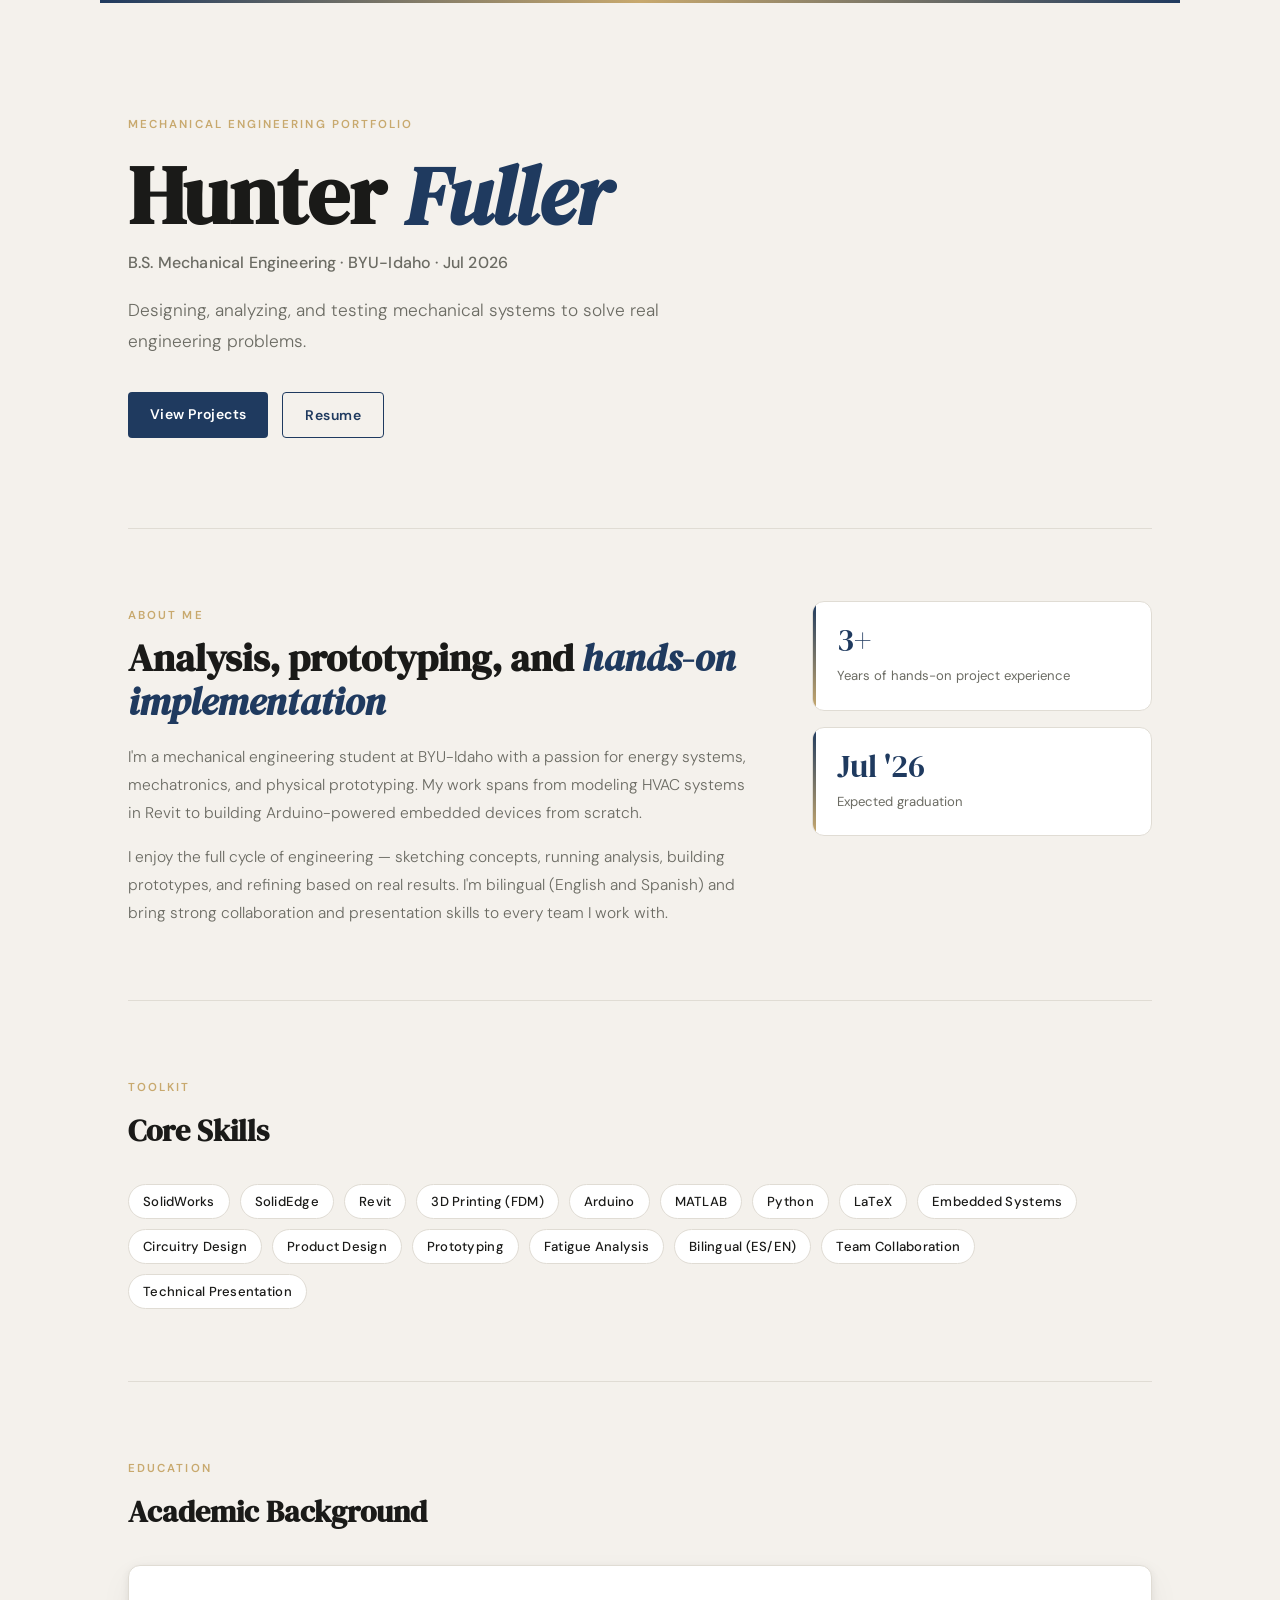
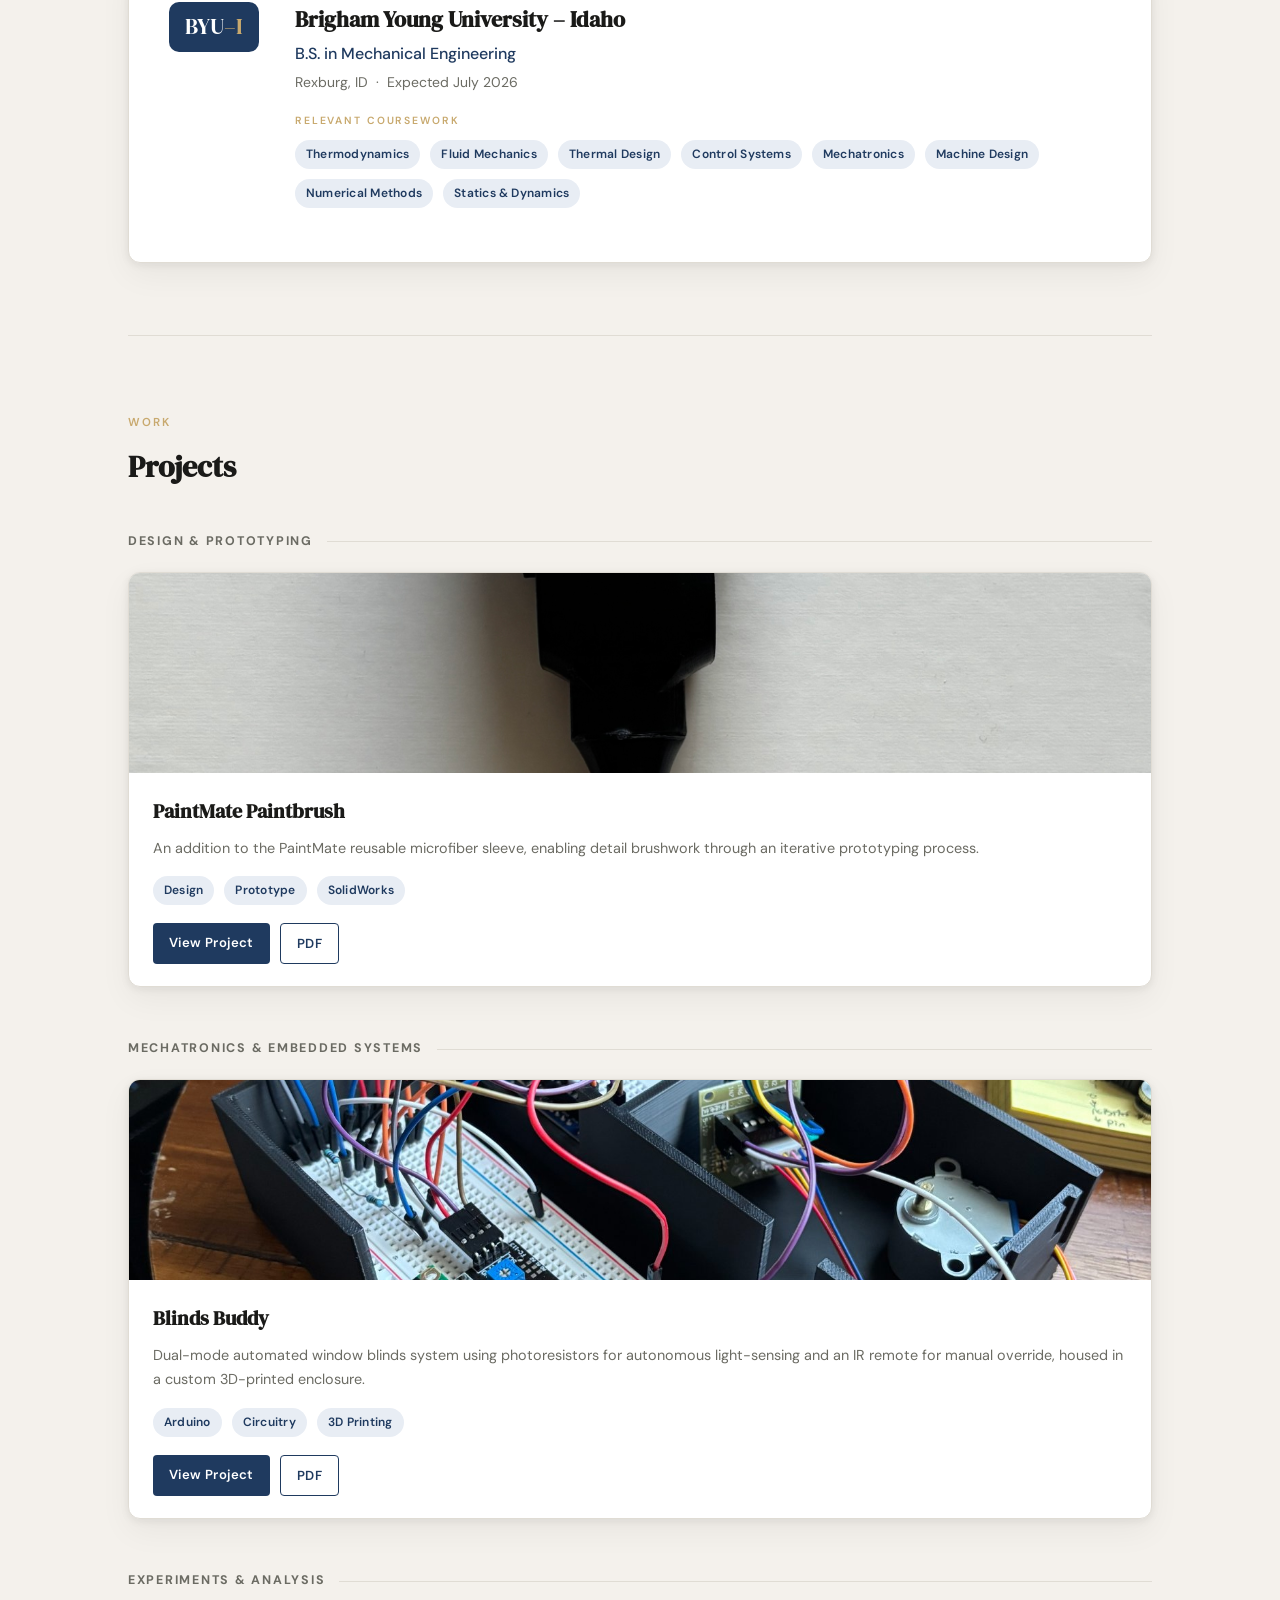
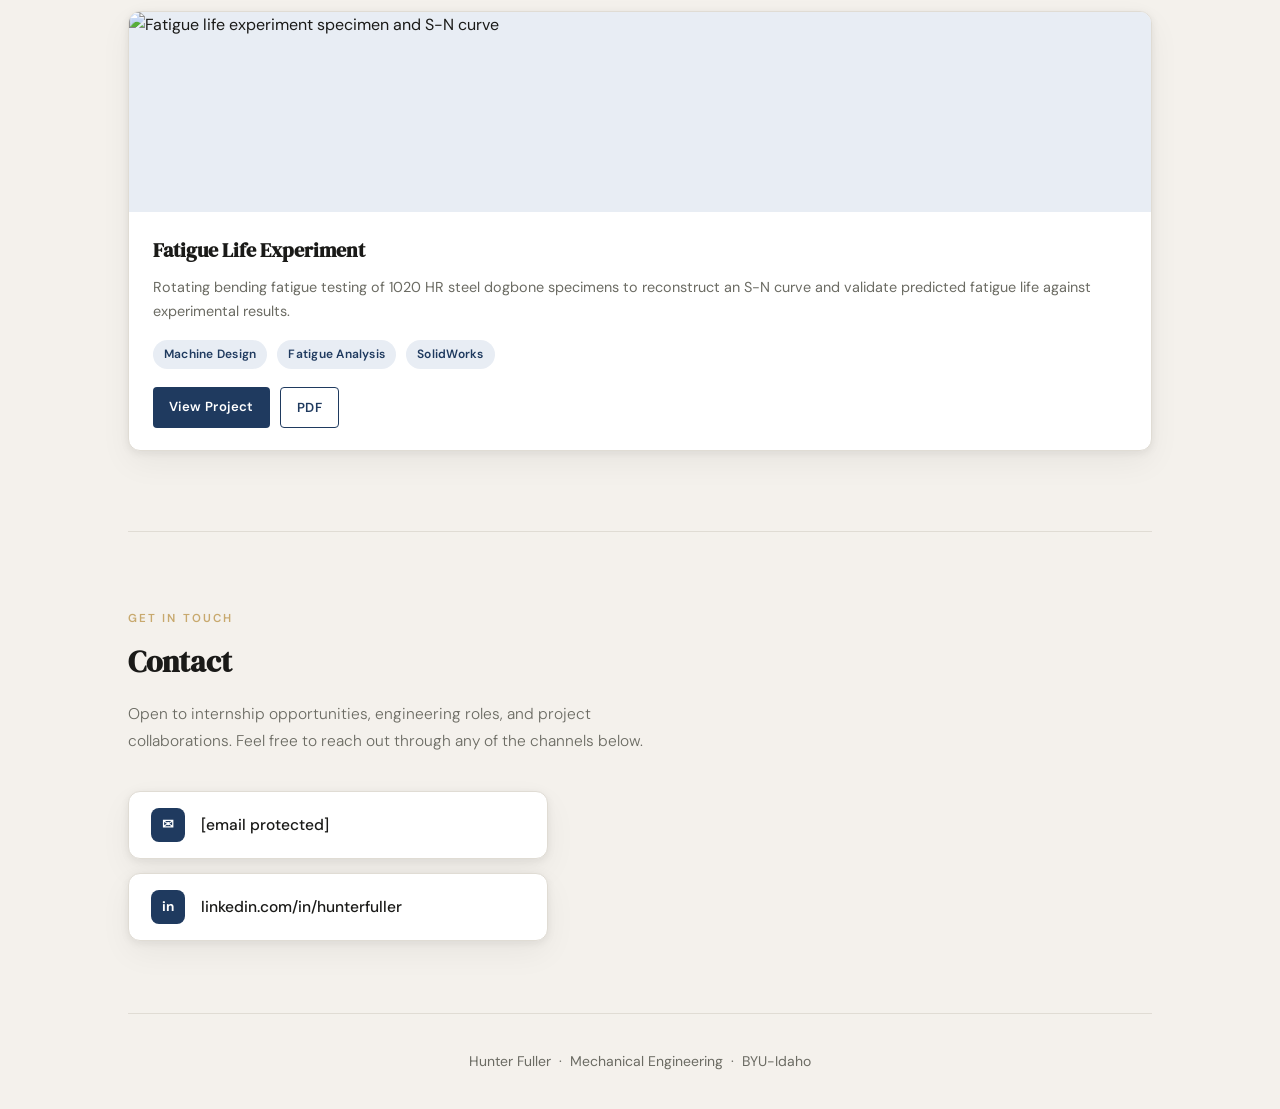
==== commit bd6b0768: "Update index.html added skills, reorganized" ====
--- a/index.html
+++ b/index.html
@@ -13,7 +13,7 @@
     <header class="hero">
       <span class="hero-eyebrow">Mechanical Engineering Portfolio</span>
       <h1>Hunter <em>Fuller</em></h1>
-      <p class="subtitle">B.S. Mechanical Engineering · BYU-Idaho · Dec 2026</p>
+      <p class="subtitle">B.S. Mechanical Engineering · BYU-Idaho · Jul 2026</p>
       <p class="intro">
         Designing, analyzing, and testing mechanical systems to solve real engineering problems.
       </p>
@@ -30,7 +30,7 @@
       <div class="about-grid">
         <div class="about-text">
           <span class="section-eyebrow">About Me</span>
-          <h2>Solving problems from <em>first principles</em></h2>
+          <h2>Analysis, prototyping, and <em>hands-on implementation</em></h2>
           <p>
             I'm a mechanical engineering student at BYU-Idaho with a passion for energy systems,
             mechatronics, and physical prototyping. My work spans from modeling HVAC systems in Revit
@@ -48,11 +48,7 @@
             <span class="stat-label">Years of hands-on project experience</span>
           </div>
           <div class="stat-block">
-            <span class="stat-number">2</span>
-            <span class="stat-label">Languages — English &amp; Spanish</span>
-          </div>
-          <div class="stat-block">
-            <span class="stat-number">Dec '26</span>
+            <span class="stat-number">Jul '26</span>
             <span class="stat-label">Expected graduation</span>
           </div>
         </div>
@@ -78,8 +74,7 @@
         <span>Circuitry Design</span>
         <span>Product Design</span>
         <span>Prototyping</span>
-        <span>Fluid Mechanics</span>
-        <span>Thermodynamics</span>
+        <span>Fatigue Analysis</span>
         <span>Bilingual (ES/EN)</span>
         <span>Team Collaboration</span>
         <span>Technical Presentation</span>
@@ -99,7 +94,7 @@
         <div class="edu-right">
           <h3>Brigham Young University – Idaho</h3>
           <p class="edu-degree">B.S. in Mechanical Engineering</p>
-          <p class="edu-meta">Rexburg, ID &nbsp;·&nbsp; Expected December 2026</p>
+          <p class="edu-meta">Rexburg, ID &nbsp;·&nbsp; Expected July 2026</p>
           <div class="edu-courses">
             <span class="section-eyebrow" style="font-size:0.65rem; margin-bottom: 10px; display:block;">Relevant Coursework</span>
             <div class="tags small-tags">
@@ -189,8 +184,8 @@
               <p>Rotating bending fatigue testing of 1020 HR steel dogbone specimens to reconstruct an S-N curve and validate predicted fatigue life against experimental results.</p>
               <div class="tags small-tags">
                 <span>Machine Design</span>
-                <span>FEA</span>
-                <span>SolidWorks Simulation</span>
+                <span>Fatigue Analysis</span>
+                <span>SolidWorks</span>
               </div>
               <div class="card-buttons">
                 <a class="button" href="projects/FatigueLab.html">View Project</a>
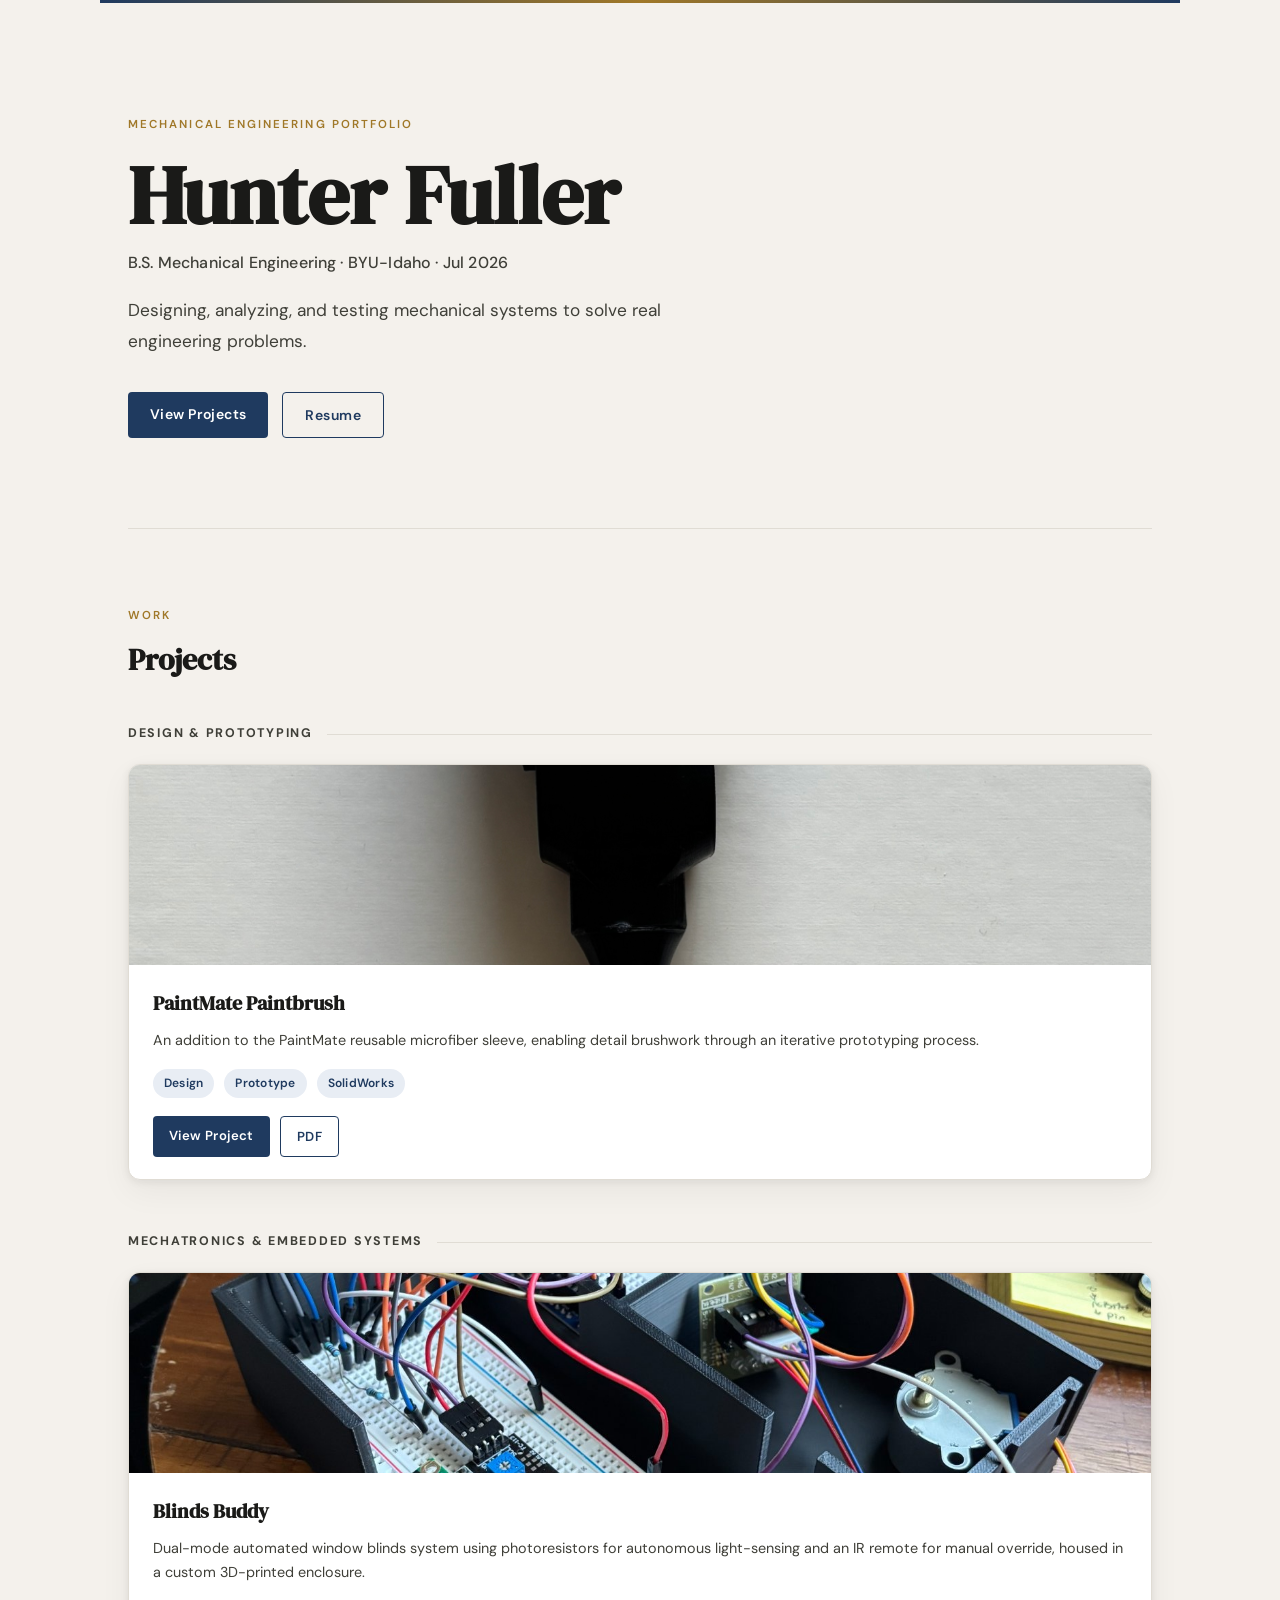
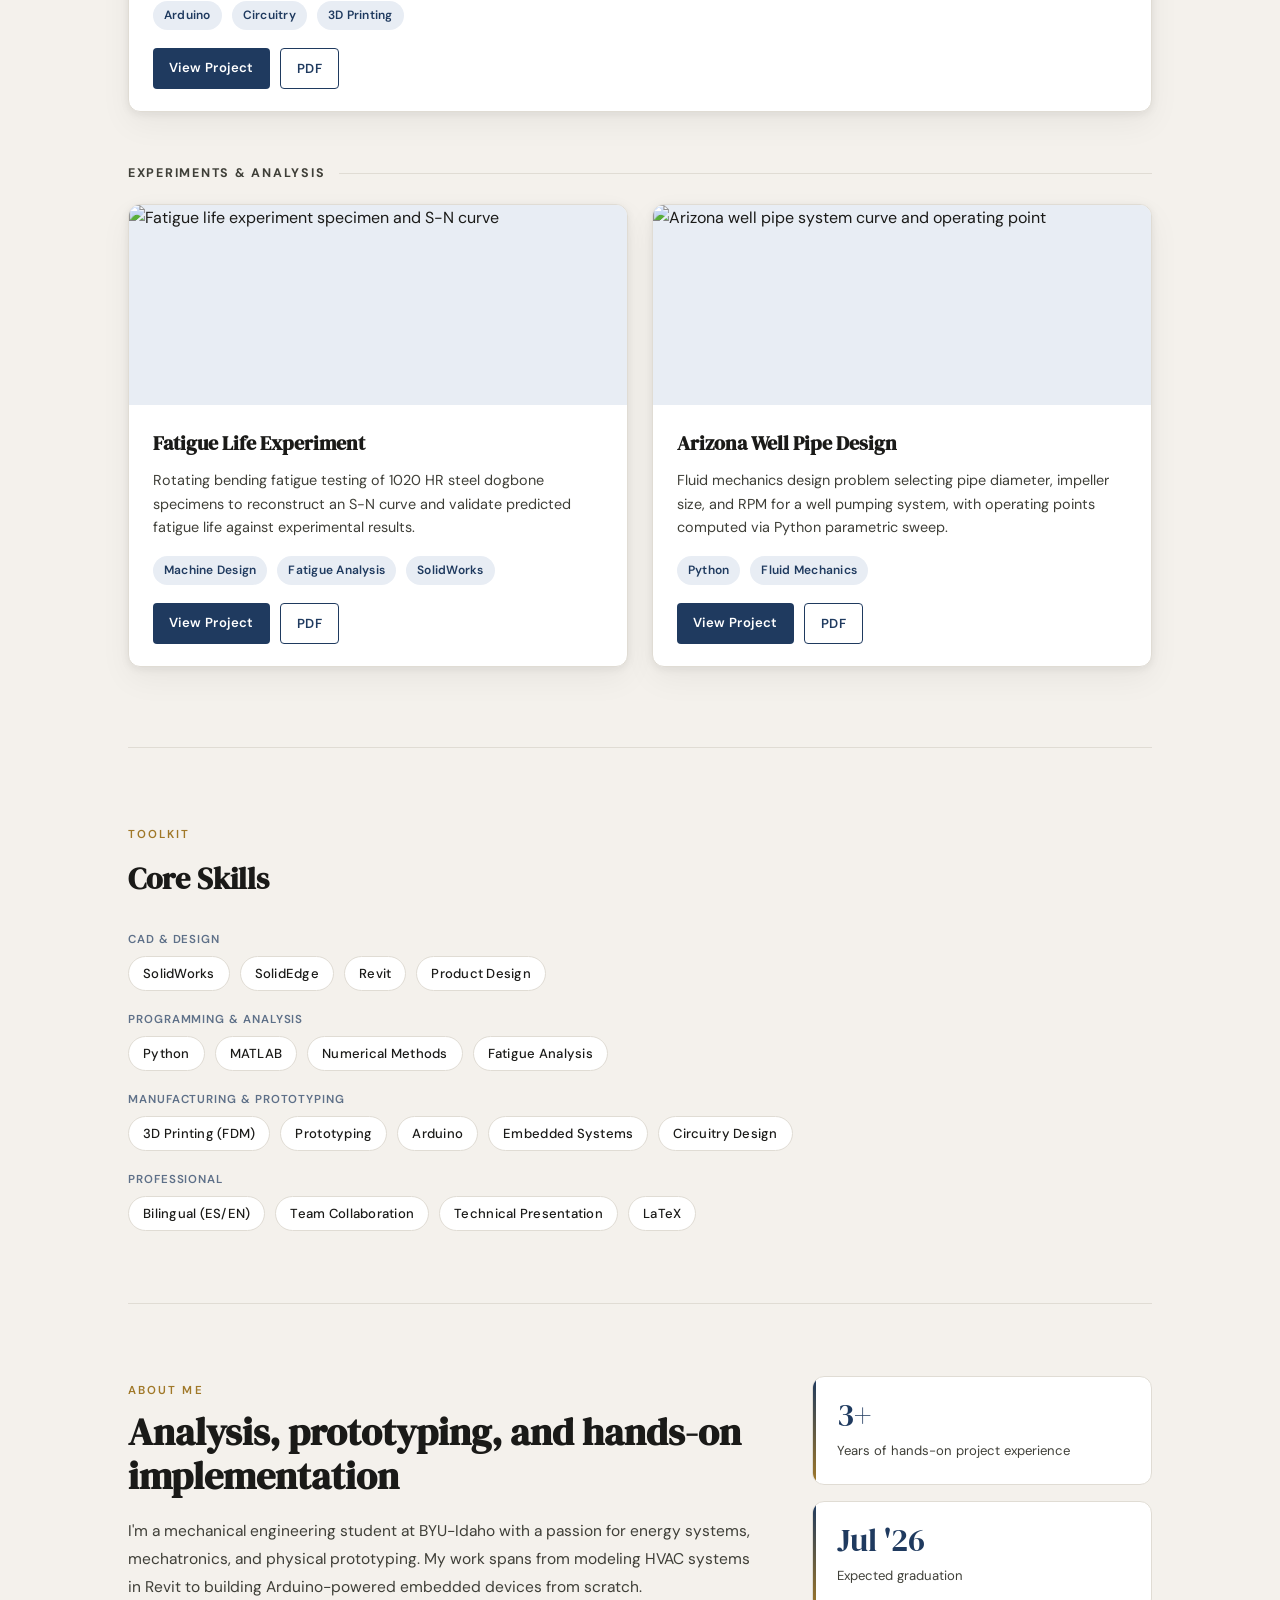
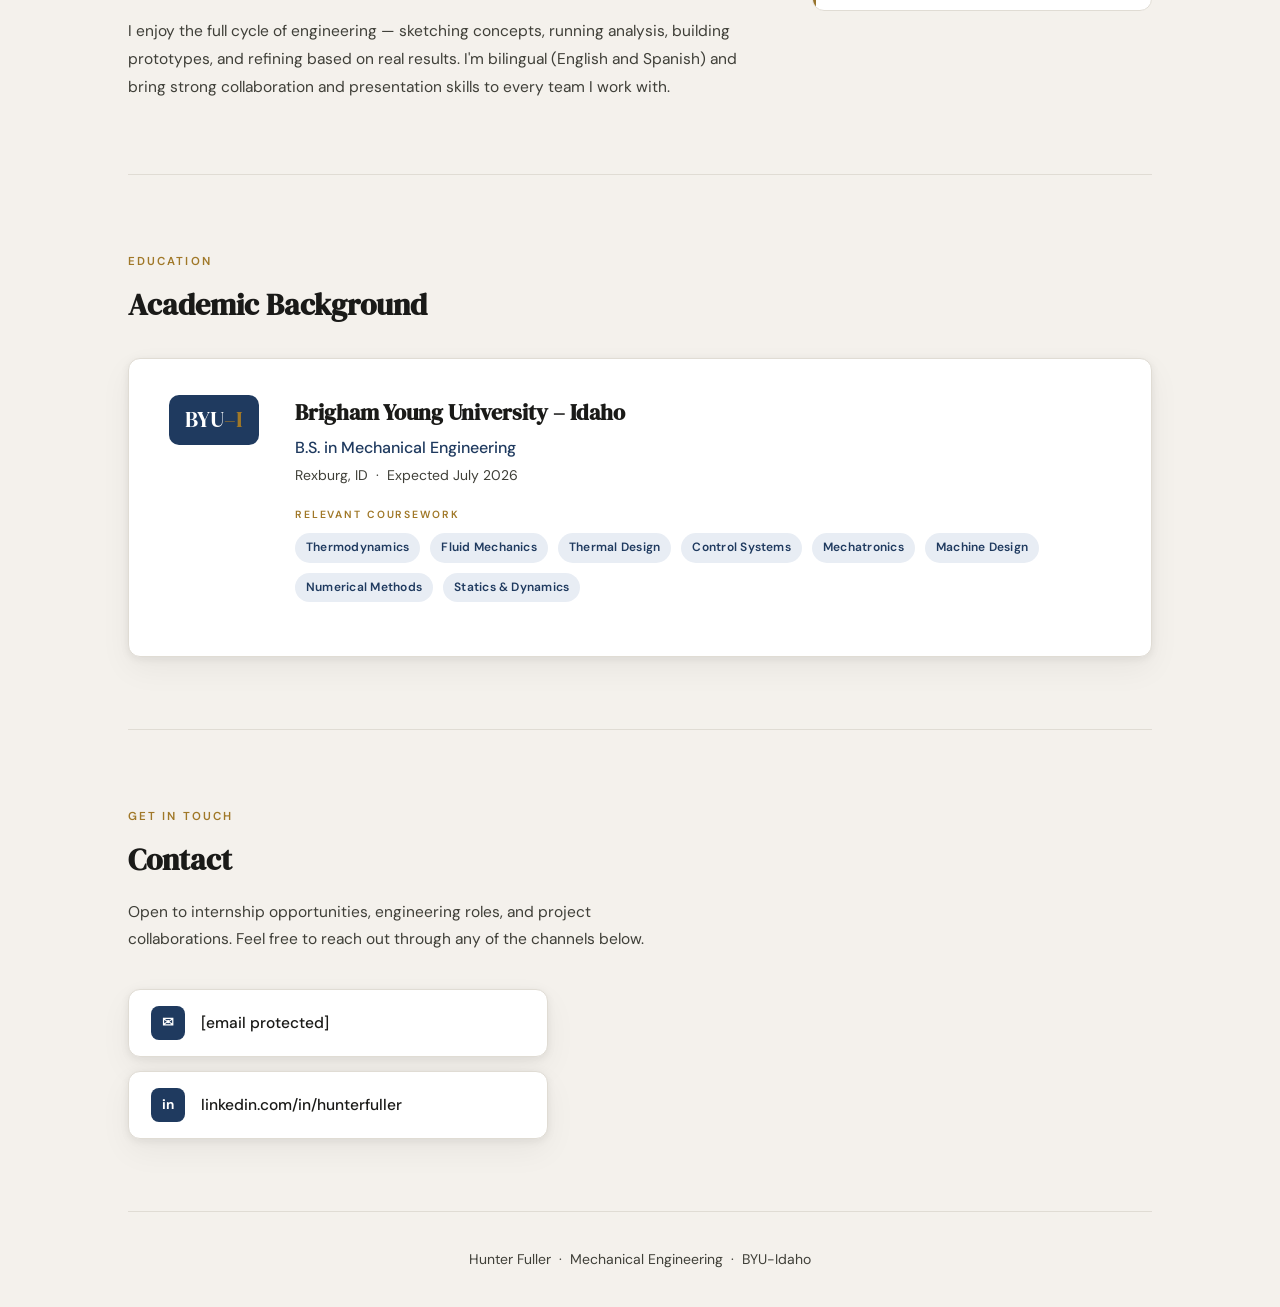
==== commit 1aa7789d: "Update index.html new format" ====
--- a/index.html
+++ b/index.html
@@ -12,7 +12,7 @@
     <!-- ── HERO ──────────────────────────────────────────────── -->
     <header class="hero">
       <span class="hero-eyebrow">Mechanical Engineering Portfolio</span>
-      <h1>Hunter <em>Fuller</em></h1>
+      <h1>Hunter Fuller</h1>
       <p class="subtitle">B.S. Mechanical Engineering · BYU-Idaho · Jul 2026</p>
       <p class="intro">
         Designing, analyzing, and testing mechanical systems to solve real engineering problems.
@@ -25,12 +25,169 @@
 
     <hr class="section-divider" />
 
+    <!-- ── PROJECTS ───────────────────────────────────────────── -->
+    <section id="projects">
+      <span class="section-eyebrow">Work</span>
+      <h2>Projects</h2>
+
+      <!-- CATEGORY: Design & Prototyping -->
+      <div class="project-category">
+        <h3 class="category-label">Design &amp; Prototyping</h3>
+        <div class="project-grid">
+
+          <!-- PROJECT: PaintMate Paintbrush -->
+          <div class="card">
+            <img class="card-image" src="images/PaintMatePaintBrush.jpeg" alt="PaintMate Paintbrush project image">
+            <div class="card-body">
+              <h3>PaintMate Paintbrush</h3>
+              <p>An addition to the PaintMate reusable microfiber sleeve, enabling detail brushwork through an iterative prototyping process.</p>
+              <div class="tags small-tags">
+                <span>Design</span>
+                <span>Prototype</span>
+                <span>SolidWorks</span>
+              </div>
+              <div class="card-buttons">
+                <a class="button" href="projects/PaintMatePaintbrush.html">View Project</a>
+                <a class="button button-outline" href="pdfs/PaintMatePaintbrush.pdf" target="_blank">PDF</a>
+              </div>
+            </div>
+          </div>
+
+        </div>
+      </div>
+
+      <!-- CATEGORY: Mechatronics & Embedded Systems -->
+      <div class="project-category">
+        <h3 class="category-label">Mechatronics &amp; Embedded Systems</h3>
+        <div class="project-grid">
+
+          <!-- PROJECT: Blinds Buddy -->
+          <div class="card">
+            <img class="card-image" src="images/IMG_4825.jpeg" alt="Dual-mode automated window blinds control system">
+            <div class="card-body">
+              <h3>Blinds Buddy</h3>
+              <p>Dual-mode automated window blinds system using photoresistors for autonomous light-sensing and an IR remote for manual override, housed in a custom 3D-printed enclosure.</p>
+              <div class="tags small-tags">
+                <span>Arduino</span>
+                <span>Circuitry</span>
+                <span>3D Printing</span>
+              </div>
+              <div class="card-buttons">
+                <a class="button" href="projects/BlindsBuddy.html">View Project</a>
+                <a class="button button-outline" href="pdfs/BlindsBuddy.pdf" target="_blank">PDF</a>
+              </div>
+            </div>
+          </div>
+
+        </div>
+      </div>
+
+      <!-- CATEGORY: Experiments & Analysis -->
+      <div class="project-category">
+        <h3 class="category-label">Experiments &amp; Analysis</h3>
+        <div class="project-grid">
+
+          <!-- PROJECT: Fatigue Life Experiment -->
+          <div class="card">
+            <img class="card-image" src="images/fatigue_hero.jpg" alt="Fatigue life experiment specimen and S-N curve">
+            <div class="card-body">
+              <h3>Fatigue Life Experiment</h3>
+              <p>Rotating bending fatigue testing of 1020 HR steel dogbone specimens to reconstruct an S-N curve and validate predicted fatigue life against experimental results.</p>
+              <div class="tags small-tags">
+                <span>Machine Design</span>
+                <span>Fatigue Analysis</span>
+                <span>SolidWorks</span>
+              </div>
+              <div class="card-buttons">
+                <a class="button" href="projects/FatigueLab.html">View Project</a>
+                <a class="button button-outline" href="pdfs/FatigueLab.pdf" target="_blank">PDF</a>
+              </div>
+            </div>
+          </div>
+
+          <!-- PROJECT: Arizona Well Pipe Design -->
+          <div class="card">
+            <img class="card-image" src="images/Design1OperatingPoint.png" alt="Arizona well pipe system curve and operating point">
+            <div class="card-body">
+              <h3>Arizona Well Pipe Design</h3>
+              <p>Fluid mechanics design problem selecting pipe diameter, impeller size, and RPM for a well pumping system, with operating points computed via Python parametric sweep.</p>
+              <div class="tags small-tags">
+                <span>Python</span>
+                <span>Fluid Mechanics</span>
+              </div>
+              <div class="card-buttons">
+                <a class="button" href="projects/FluidsFinalLab.html">View Project</a>
+                <a class="button button-outline" href="pdfs/FluidsFinalLab.pdf" target="_blank">PDF</a>
+              </div>
+            </div>
+          </div>
+
+        </div>
+      </div>
+
+    </section>
+
+    <hr class="section-divider" />
+
+    <!-- ── SKILLS ─────────────────────────────────────────────── -->
+    <section class="skills">
+      <span class="section-eyebrow">Toolkit</span>
+      <h2>Core Skills</h2>
+
+      <div class="skills-groups">
+
+        <div class="skill-group">
+          <span class="skill-group-label">CAD &amp; Design</span>
+          <div class="tags">
+            <span>SolidWorks</span>
+            <span>SolidEdge</span>
+            <span>Revit</span>
+            <span>Product Design</span>
+          </div>
+        </div>
+
+        <div class="skill-group">
+          <span class="skill-group-label">Programming &amp; Analysis</span>
+          <div class="tags">
+            <span>Python</span>
+            <span>MATLAB</span>
+            <span>Numerical Methods</span>
+            <span>Fatigue Analysis</span>
+          </div>
+        </div>
+
+        <div class="skill-group">
+          <span class="skill-group-label">Manufacturing &amp; Prototyping</span>
+          <div class="tags">
+            <span>3D Printing (FDM)</span>
+            <span>Prototyping</span>
+            <span>Arduino</span>
+            <span>Embedded Systems</span>
+            <span>Circuitry Design</span>
+          </div>
+        </div>
+
+        <div class="skill-group">
+          <span class="skill-group-label">Professional</span>
+          <div class="tags">
+            <span>Bilingual (ES/EN)</span>
+            <span>Team Collaboration</span>
+            <span>Technical Presentation</span>
+            <span>LaTeX</span>
+          </div>
+        </div>
+
+      </div>
+    </section>
+
+    <hr class="section-divider" />
+
     <!-- ── ABOUT ME ───────────────────────────────────────────── -->
     <section id="about" class="about">
       <div class="about-grid">
         <div class="about-text">
           <span class="section-eyebrow">About Me</span>
-          <h2>Analysis, prototyping, and <em>hands-on implementation</em></h2>
+          <h2>Analysis, prototyping, and hands-on implementation</h2>
           <p>
             I'm a mechanical engineering student at BYU-Idaho with a passion for energy systems,
             mechatronics, and physical prototyping. My work spans from modeling HVAC systems in Revit
@@ -52,32 +209,6 @@
             <span class="stat-label">Expected graduation</span>
           </div>
         </div>
-      </div>
-    </section>
-
-    <hr class="section-divider" />
-
-    <!-- ── SKILLS ─────────────────────────────────────────────── -->
-    <section class="skills">
-      <span class="section-eyebrow">Toolkit</span>
-      <h2>Core Skills</h2>
-      <div class="tags">
-        <span>SolidWorks</span>
-        <span>SolidEdge</span>
-        <span>Revit</span>
-        <span>3D Printing (FDM)</span>
-        <span>Arduino</span>
-        <span>MATLAB</span>
-        <span>Python</span>
-        <span>LaTeX</span>
-        <span>Embedded Systems</span>
-        <span>Circuitry Design</span>
-        <span>Product Design</span>
-        <span>Prototyping</span>
-        <span>Fatigue Analysis</span>
-        <span>Bilingual (ES/EN)</span>
-        <span>Team Collaboration</span>
-        <span>Technical Presentation</span>
       </div>
     </section>
 
@@ -110,96 +241,6 @@
           </div>
         </div>
       </div>
-    </section>
-
-    <hr class="section-divider" />
-
-    <!-- ── PROJECTS ───────────────────────────────────────────── -->
-    <section id="projects">
-      <span class="section-eyebrow">Work</span>
-      <h2>Projects</h2>
-
-      <!-- CATEGORY: Design & Prototyping -->
-      <div class="project-category">
-        <h3 class="category-label">Design &amp; Prototyping</h3>
-        <div class="project-grid">
-
-          <!-- PROJECT: PaintMate Paintbrush -->
-          <div class="card">
-            <img class="card-image" src="images/PaintMatePaintBrush.jpeg" alt="PaintMate Paintbrush project image">
-            <div class="card-body">
-              <h3>PaintMate Paintbrush</h3>
-              <p>An addition to the PaintMate reusable microfiber sleeve, enabling detail brushwork through an iterative prototyping process.</p>
-              <div class="tags small-tags">
-                <span>Design</span>
-                <span>Prototype</span>
-                <span>SolidWorks</span>
-              </div>
-              <div class="card-buttons">
-                <a class="button" href="projects/PaintMatePaintbrush.html">View Project</a>
-                <a class="button button-outline" href="pdfs/PaintMatePaintbrush.pdf" target="_blank">PDF</a>
-              </div>
-            </div>
-          </div>
-
-        </div>
-      </div>
-
-      <!-- CATEGORY: Mechatronics & Embedded Systems -->
-      <div class="project-category">
-        <h3 class="category-label">Mechatronics &amp; Embedded Systems</h3>
-        <div class="project-grid">
-
-          <!-- PROJECT: Blinds Buddy -->
-          <div class="card">
-            <img class="card-image" src="images/IMG_4825.jpeg" alt="Dual-mode automated window blinds control system">
-            <div class="card-body">
-              <h3>Blinds Buddy</h3>
-              <p>Dual-mode automated window blinds system using photoresistors for autonomous light-sensing and an IR remote for manual override, housed in a custom 3D-printed enclosure.</p>
-              <div class="tags small-tags">
-                <span>Arduino</span>
-                <span>Circuitry</span>
-                <span>3D Printing</span>
-              </div>
-              <div class="card-buttons">
-                <a class="button" href="projects/BlindsBuddy.html">View Project</a>
-                <a class="button button-outline" href="pdfs/BlindsBuddy.pdf" target="_blank">PDF</a>
-              </div>
-            </div>
-          </div>
-
-        </div>
-      </div>
-
-      <!-- CATEGORY: Experiments & Analysis -->
-      <div class="project-category">
-        <h3 class="category-label">Experiments &amp; Analysis</h3>
-        <div class="project-grid">
-
-          <!-- PROJECT: Fatigue Life Experiment -->
-          <div class="card">
-            <img class="card-image" src="images/fatigue_hero.jpg" alt="Fatigue life experiment specimen and S-N curve">
-            <div class="card-body">
-              <h3>Fatigue Life Experiment</h3>
-              <p>Rotating bending fatigue testing of 1020 HR steel dogbone specimens to reconstruct an S-N curve and validate predicted fatigue life against experimental results.</p>
-              <div class="tags small-tags">
-                <span>Machine Design</span>
-                <span>Fatigue Analysis</span>
-                <span>SolidWorks</span>
-              </div>
-              <div class="card-buttons">
-                <a class="button" href="projects/FatigueLab.html">View Project</a>
-                <a class="button button-outline" href="pdfs/FatigueLab.pdf" target="_blank">PDF</a>
-              </div>
-            </div>
-          </div>
-
-          <!-- ADD MORE EXPERIMENT CARDS ABOVE THIS LINE -->
-
-        </div>
-      </div>
-
-      <!-- ADD NEW CATEGORIES / PROJECTS ABOVE THIS LINE -->
     </section>
 
     <hr class="section-divider" />
@@ -221,7 +262,6 @@
           <span class="contact-icon">in</span>
           <span>linkedin.com/in/hunterfuller</span>
         </a>
-
       </div>
     </section>
 
@@ -229,3 +269,33 @@
     <footer>
       <p>
         Hunter Fuller &nbsp;·&nbsp; Mechanical Engineering &nbsp;·&nbsp; BYU-Idaho
+      </p>
+    </footer>
+
+  </div>
+
+  <!-- ── SKILLS GROUP STYLES (inline so no style.css edit needed) ── -->
+  <style>
+    .skills-groups {
+      display: flex;
+      flex-direction: column;
+      gap: 1.25rem;
+      margin-top: 1rem;
+    }
+    .skill-group {
+      display: flex;
+      flex-direction: column;
+      gap: 0.4rem;
+    }
+    .skill-group-label {
+      font-size: 0.72rem;
+      font-weight: 600;
+      letter-spacing: 0.08em;
+      text-transform: uppercase;
+      color: var(--navy, #1f3a5f);
+      opacity: 0.7;
+    }
+  </style>
+
+</body>
+</html>
--- a/style.css
+++ b/style.css
@@ -4,10 +4,10 @@
   --bg: #f4f1ec;
   --surface: #ffffff;
   --ink: #1a1a18;
-  --ink-muted: #6b6b63;
+  --ink-muted: #3f3f38;
   --accent: #1f3a5f;
   --accent-light: #e8edf4;
-  --accent-warm: #c8a96e;
+  --accent-warm: #a07828;
   --border: #e0dcd4;
   --radius: 4px;
   --radius-lg: 12px;
@@ -102,7 +102,7 @@
   max-width: 540px;
   font-size: 1.08rem;
   color: var(--ink-muted);
-  font-weight: 300;
+  font-weight: 400;
   line-height: 1.75;
   margin-bottom: 36px;
 }
@@ -189,7 +189,7 @@
   color: var(--ink-muted);
   line-height: 1.8;
   margin-bottom: 16px;
-  font-weight: 300;
+  font-weight: 400;
 }
 
 .about-text p:last-child { margin-bottom: 0; }
@@ -462,7 +462,7 @@
 .contact-intro {
   font-size: 0.97rem;
   color: var(--ink-muted);
-  font-weight: 300;
+  font-weight: 400;
   max-width: 520px;
   line-height: 1.75;
   margin-bottom: 36px;
@@ -595,7 +595,7 @@
 .project-header .subtitle {
   font-size: 1rem;
   color: var(--ink-muted);
-  font-weight: 300;
+  font-weight: 400;
   max-width: 600px;
   margin-bottom: 24px;
   animation: fadeUp 0.6s 0.1s ease both;
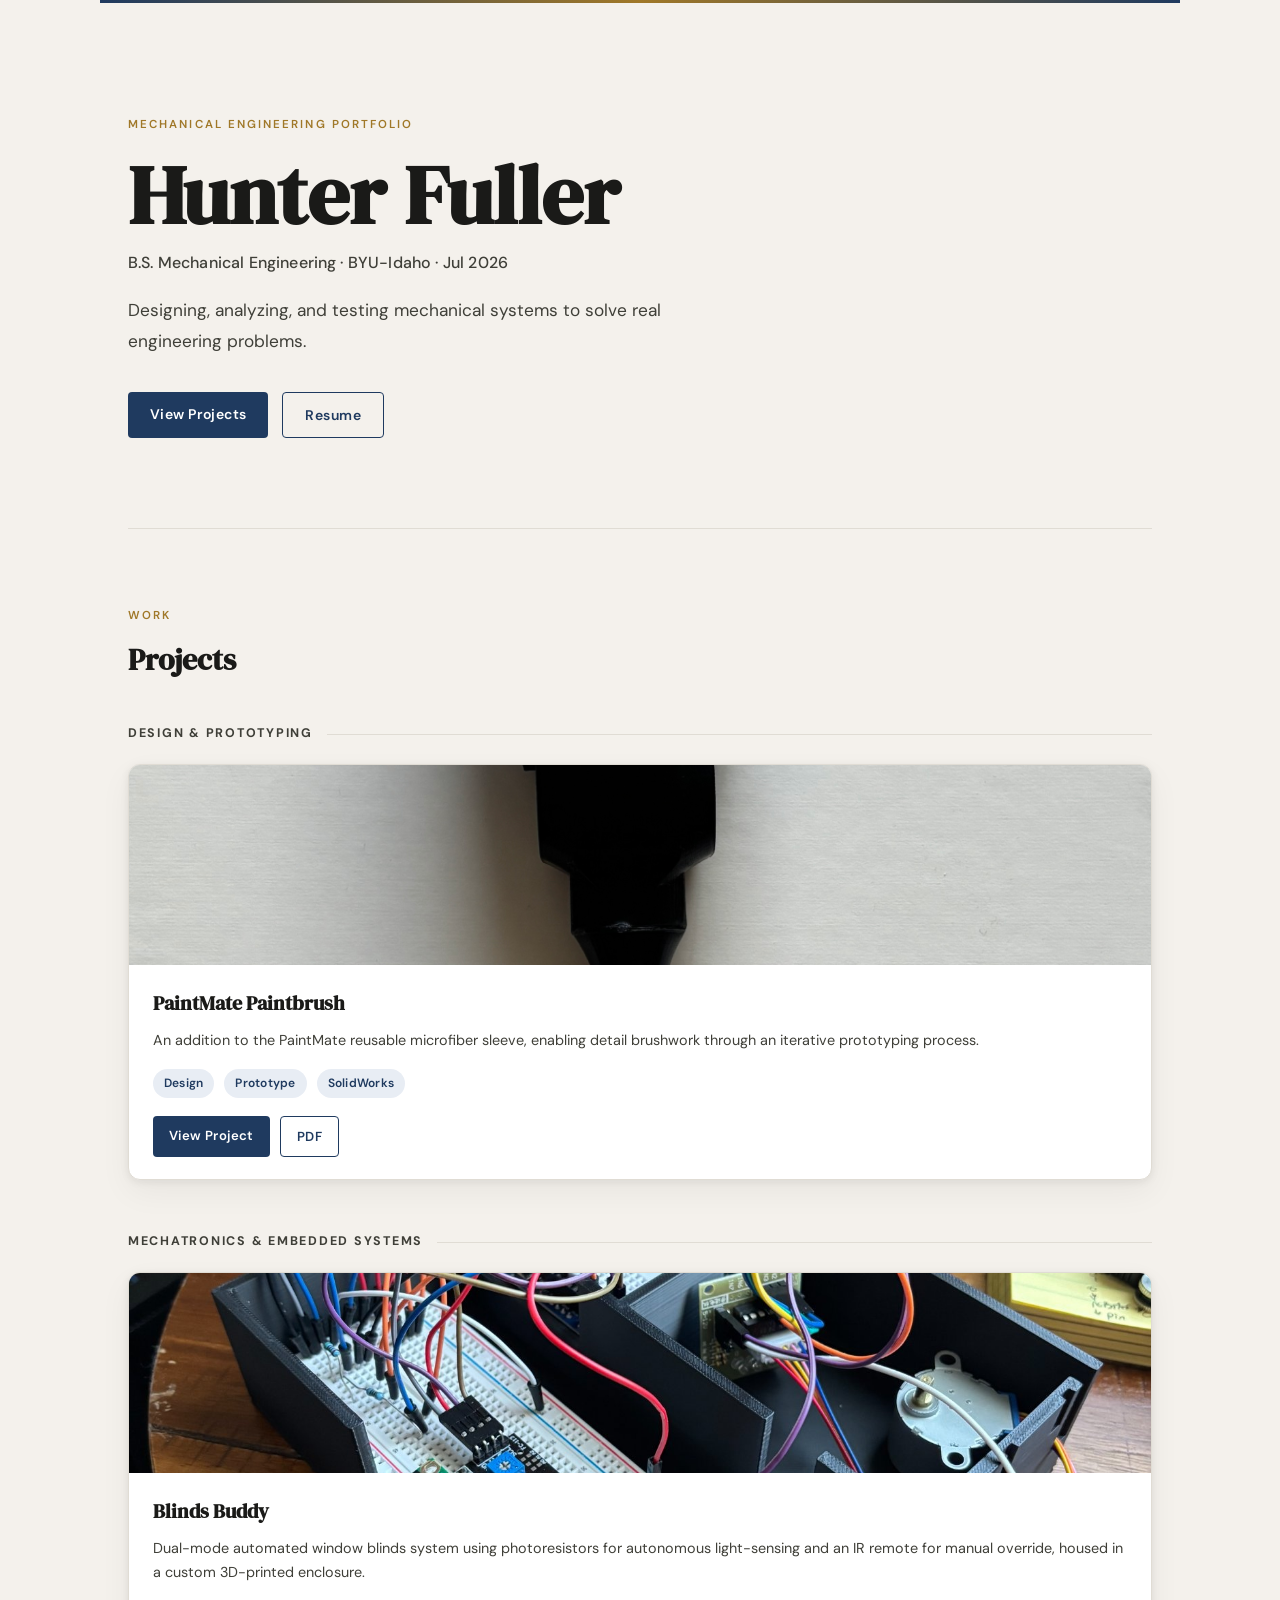
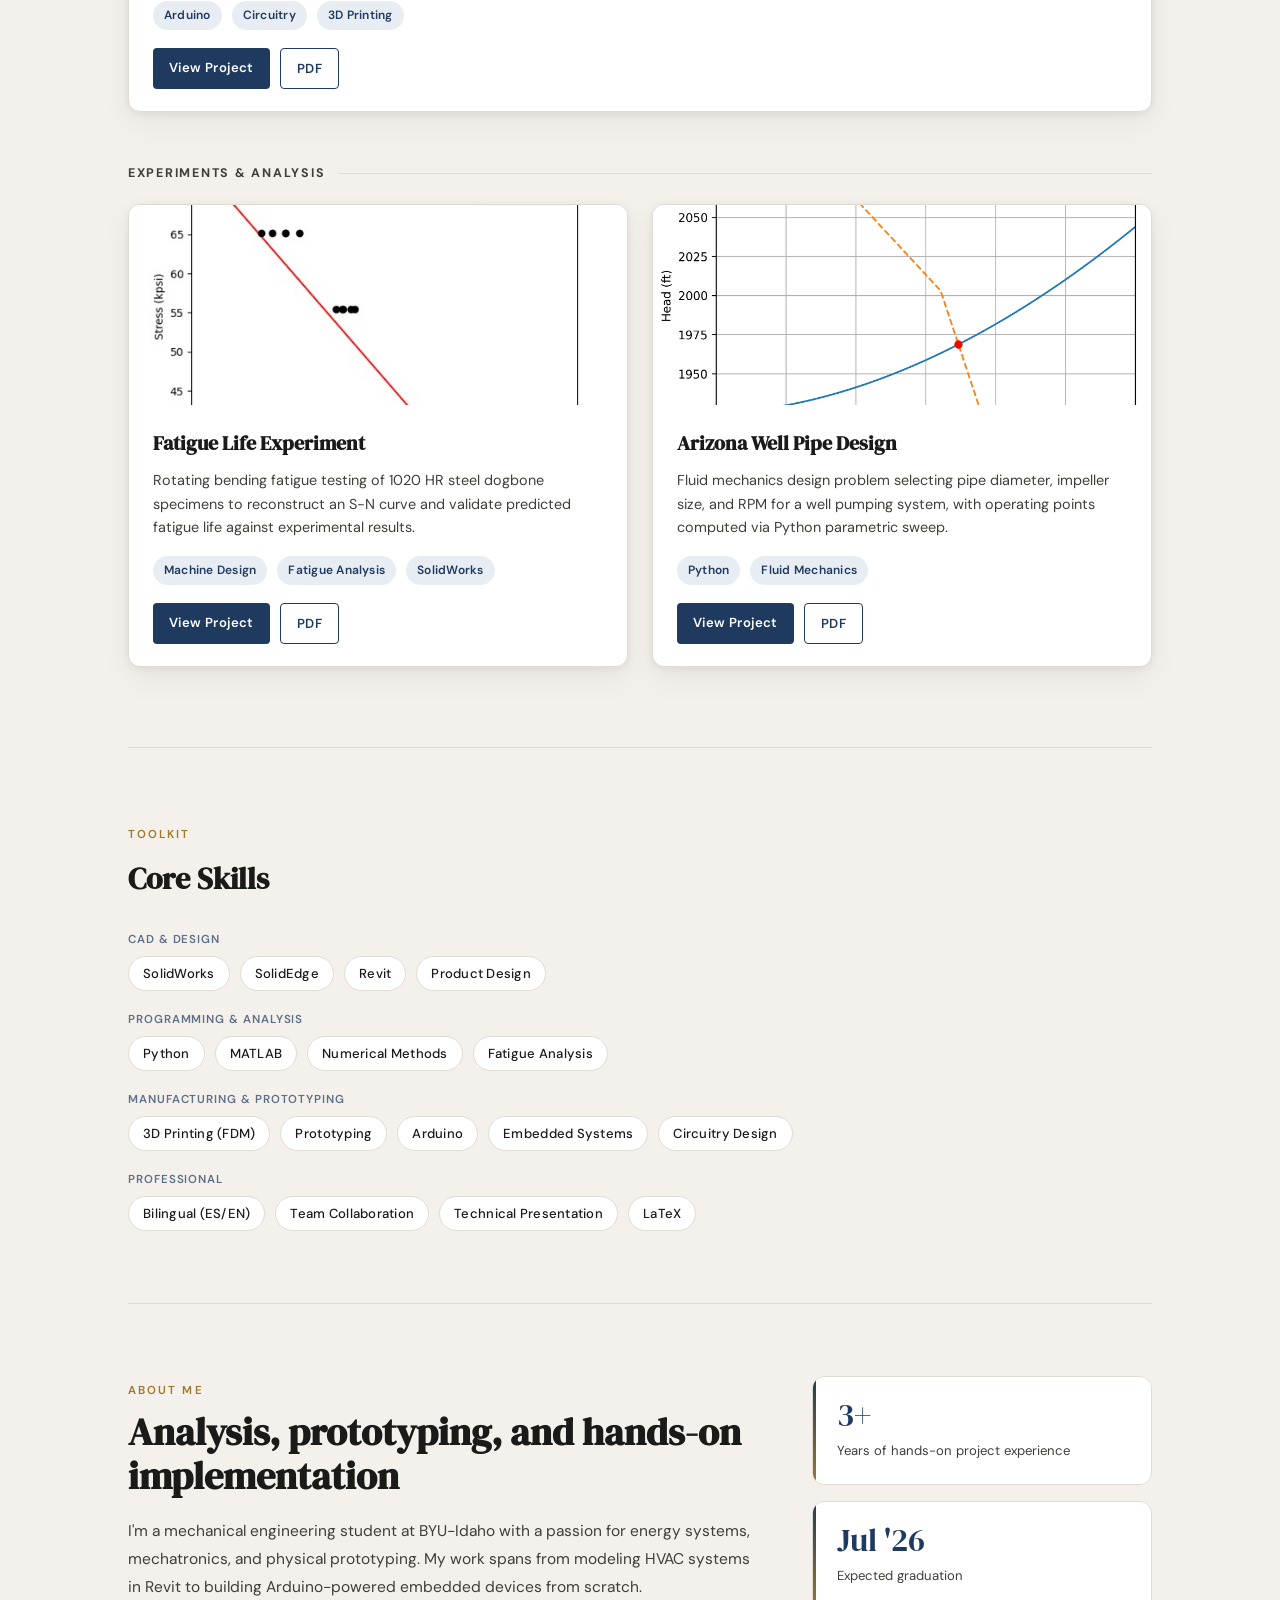
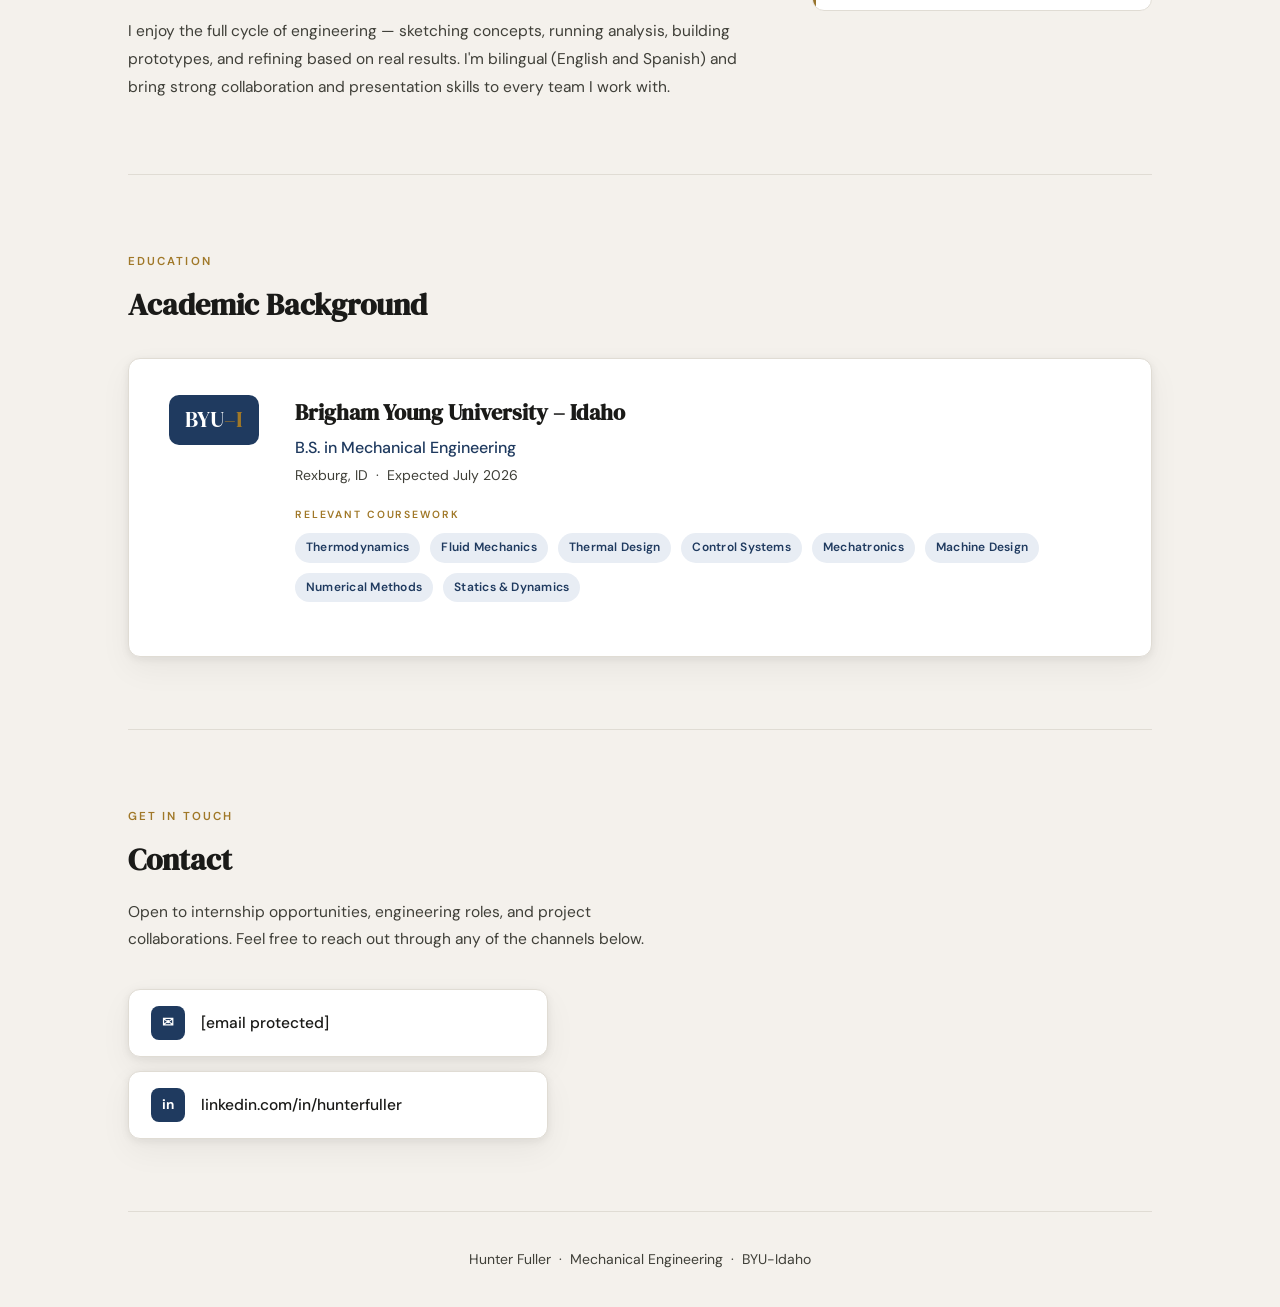
==== commit 35b11433: "Update index.html with hero image for fatigue lab" ====
--- a/index.html
+++ b/index.html
@@ -89,7 +89,7 @@
 
           <!-- PROJECT: Fatigue Life Experiment -->
           <div class="card">
-            <img class="card-image" src="images/fatigue_hero.jpg" alt="Fatigue life experiment specimen and S-N curve">
+            <img class="card-image" src="images/Fatigue_Lab_3_Moment.jpg" alt="S-N curve showing predicted vs. experimental fatigue life">
             <div class="card-body">
               <h3>Fatigue Life Experiment</h3>
               <p>Rotating bending fatigue testing of 1020 HR steel dogbone specimens to reconstruct an S-N curve and validate predicted fatigue life against experimental results.</p>
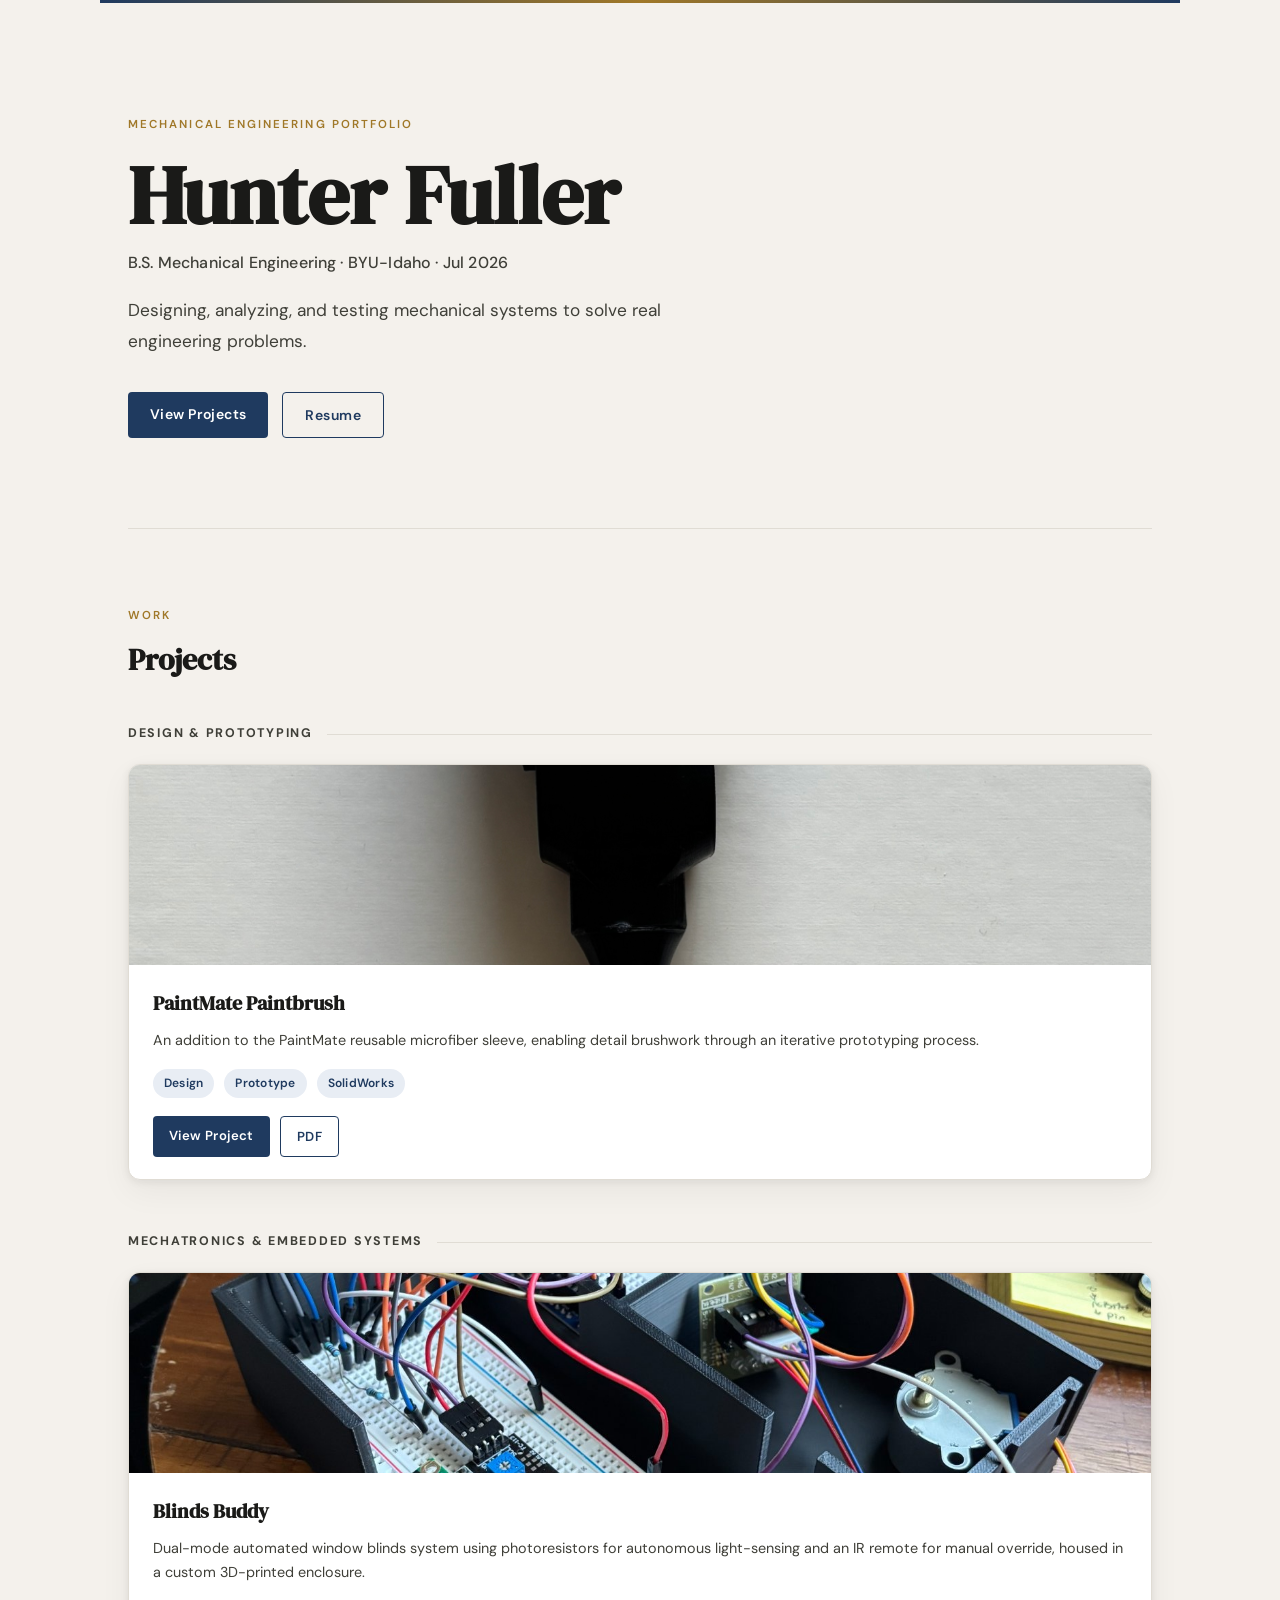
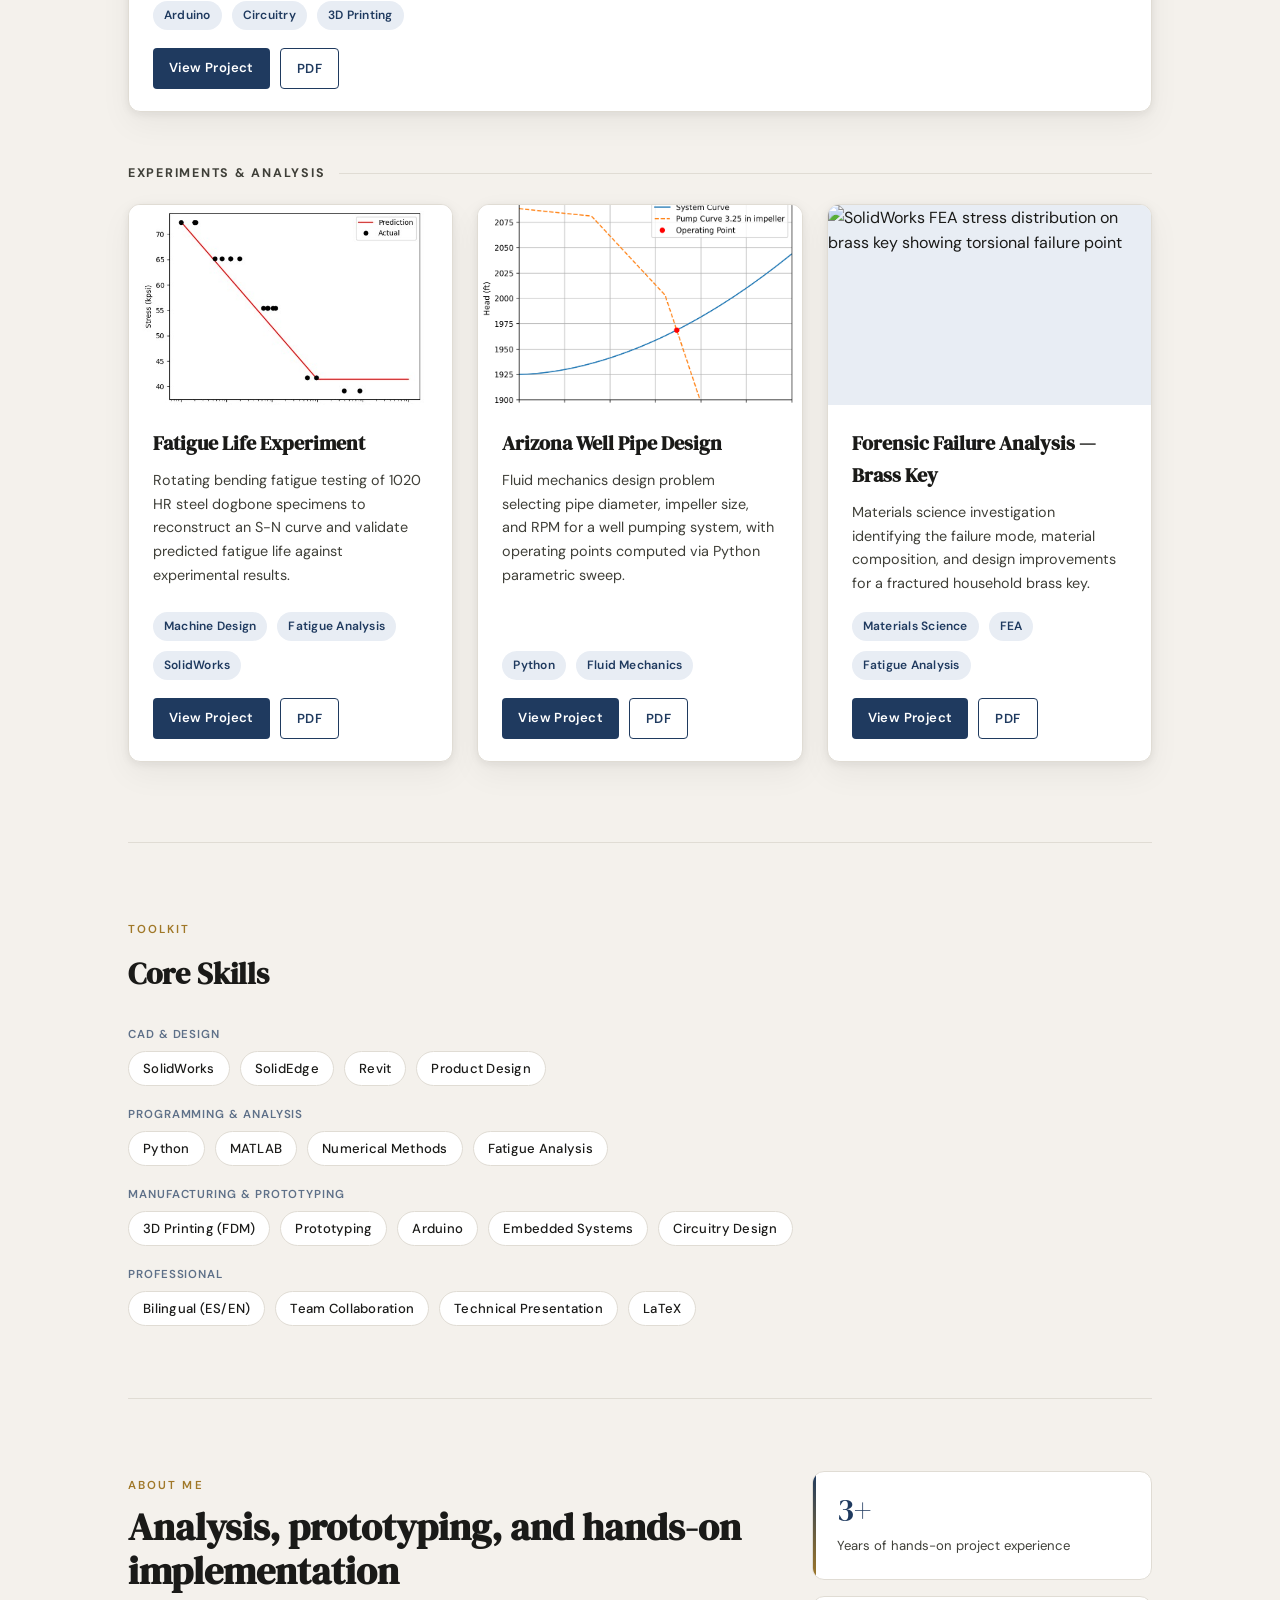
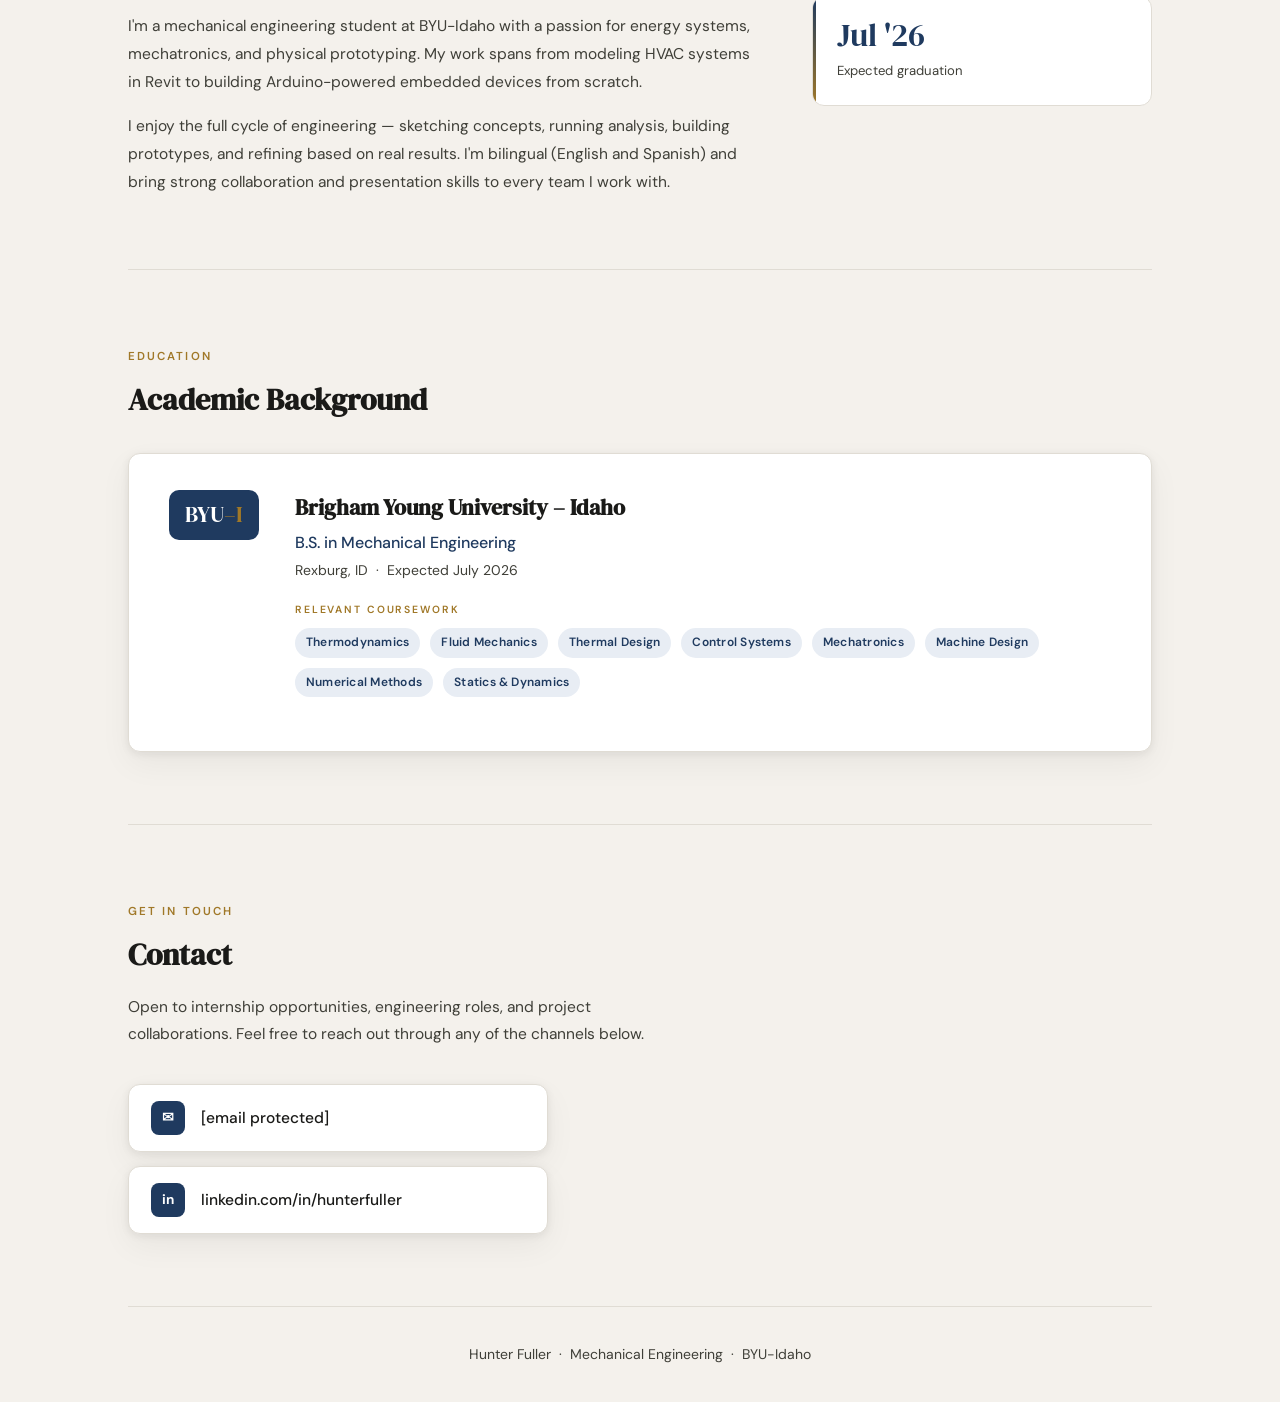
==== commit 2779cadb: "Update index.html added Forensic Key Experiment" ====
--- a/index.html
+++ b/index.html
@@ -122,9 +122,30 @@
             </div>
           </div>
 
-        </div>
-      </div>
-
+          <!-- PROJECT: Forensic Failure Analysis -->
+          <div class="card">
+            <img class="card-image" src="images/ForensicFEA.jpg" alt="SolidWorks FEA stress distribution on brass key showing torsional failure point">
+            <div class="card-body">
+              <h3>Forensic Failure Analysis — Brass Key</h3>
+              <p>Materials science investigation identifying the failure mode, material composition, and design improvements for a fractured household brass key.</p>
+              <div class="tags small-tags">
+                <span>Materials Science</span>
+                <span>FEA</span>
+                <span>Fatigue Analysis</span>
+              </div>
+              <div class="card-buttons">
+                <a class="button" href="projects/ForensicKey.html">View Project</a>
+                <a class="button button-outline" href="pdfs/ForensicKey.pdf" target="_blank">PDF</a>
+              </div>
+            </div>
+          </div>
+
+          <!-- ADD MORE EXPERIMENT CARDS ABOVE THIS LINE -->
+
+        </div>
+      </div>
+
+      <!-- ADD NEW CATEGORIES / PROJECTS ABOVE THIS LINE -->
     </section>
 
     <hr class="section-divider" />
